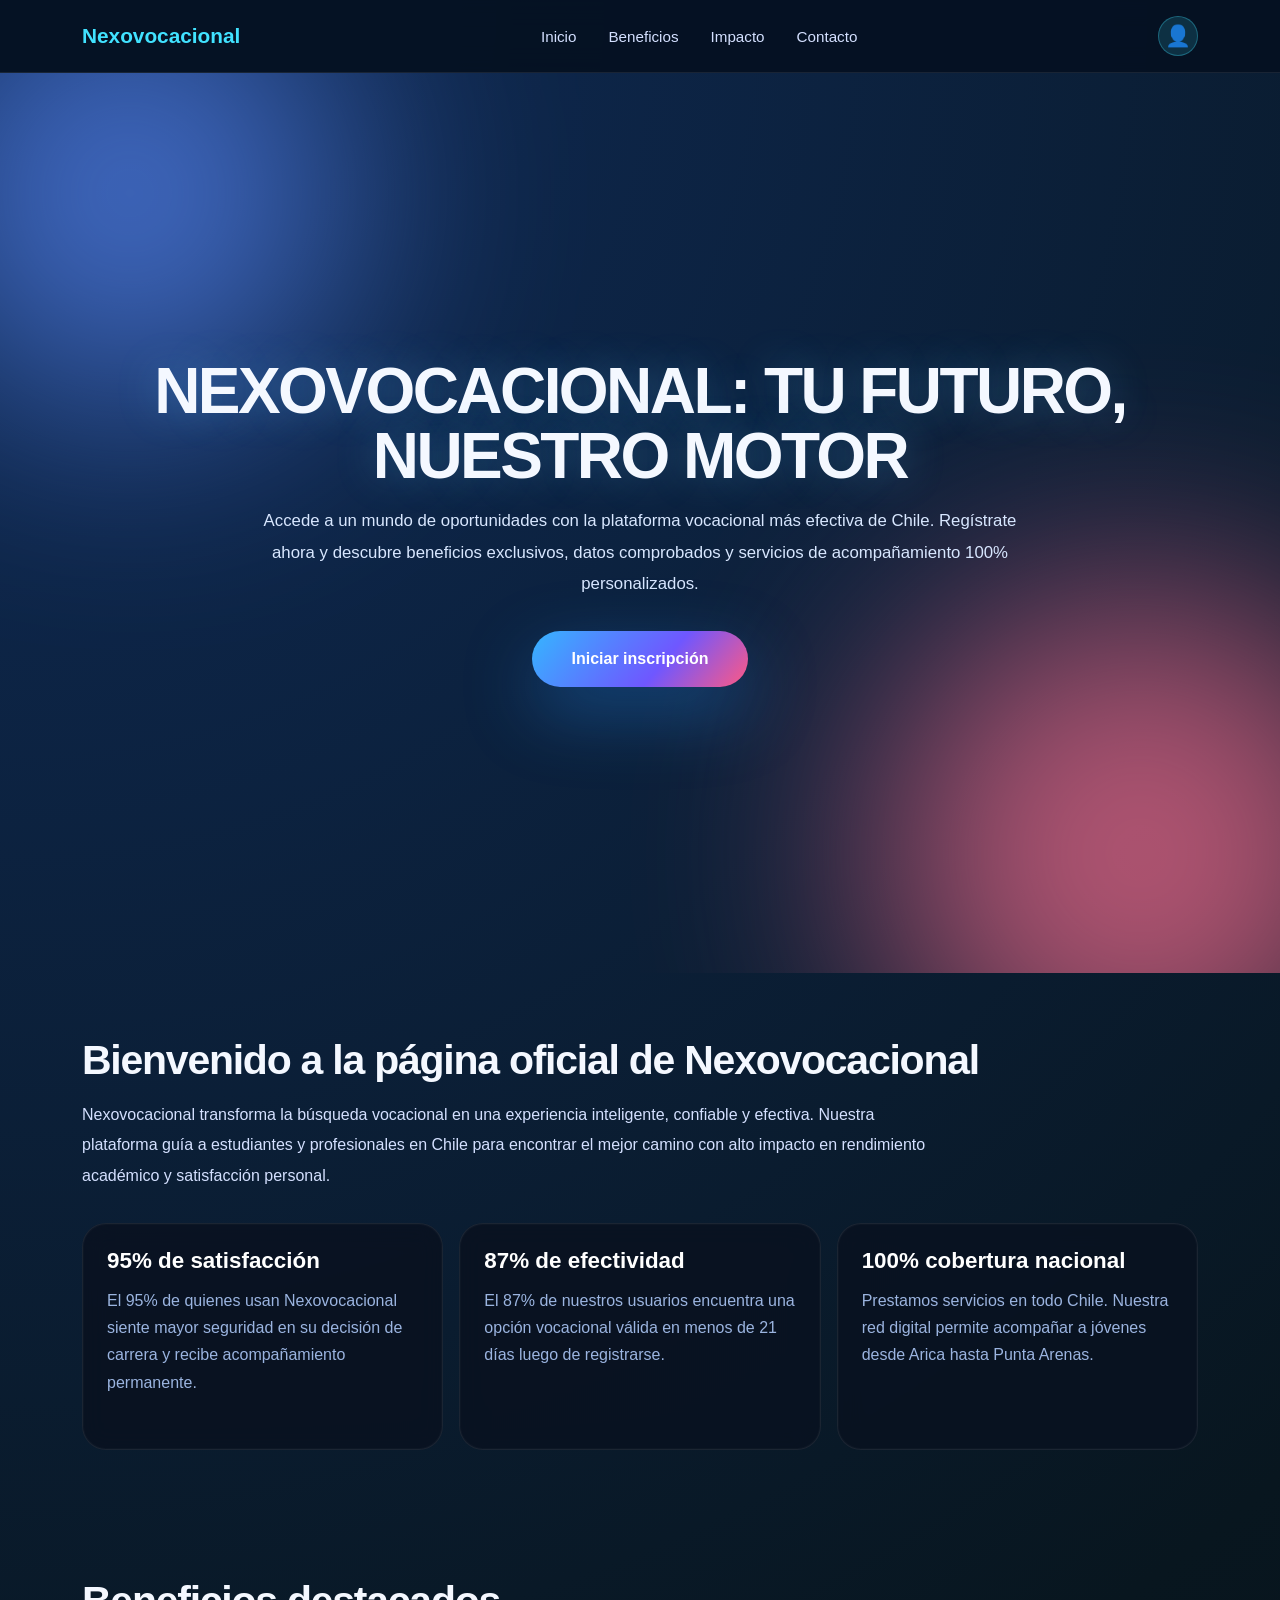
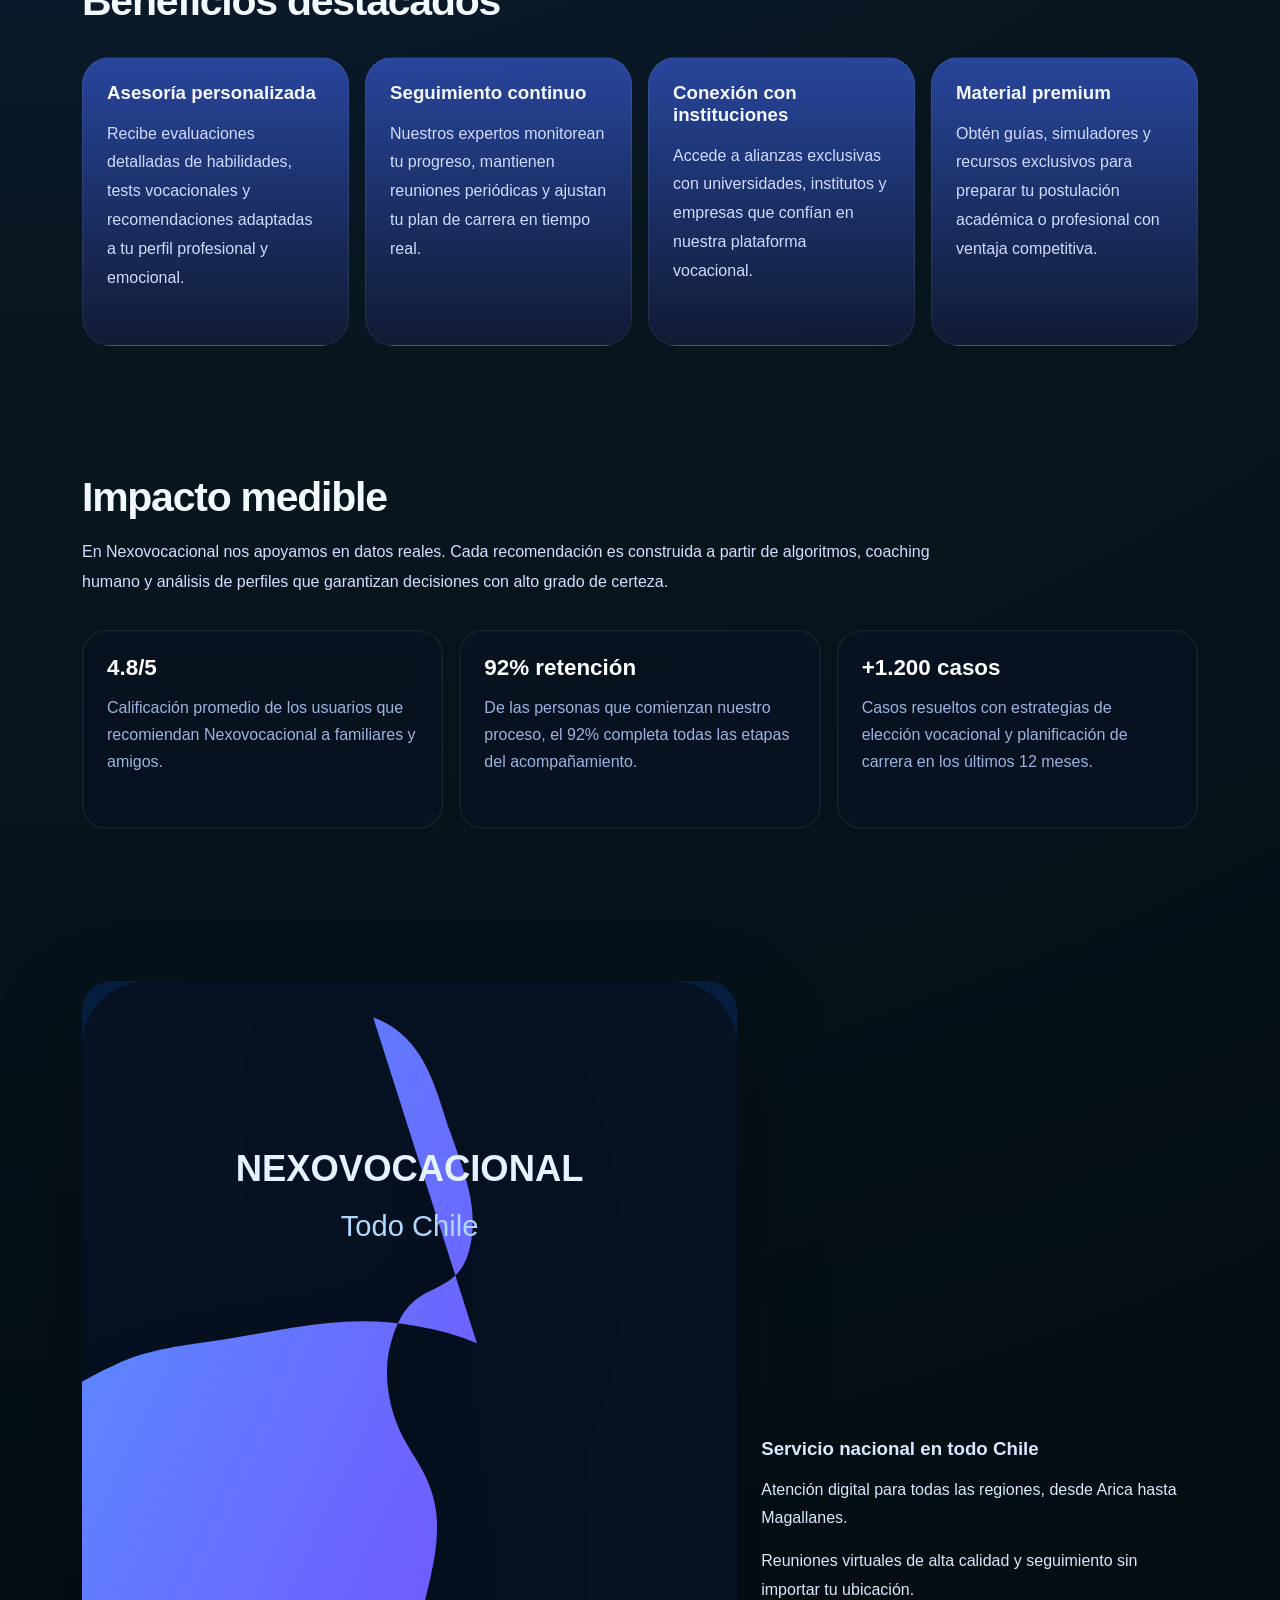
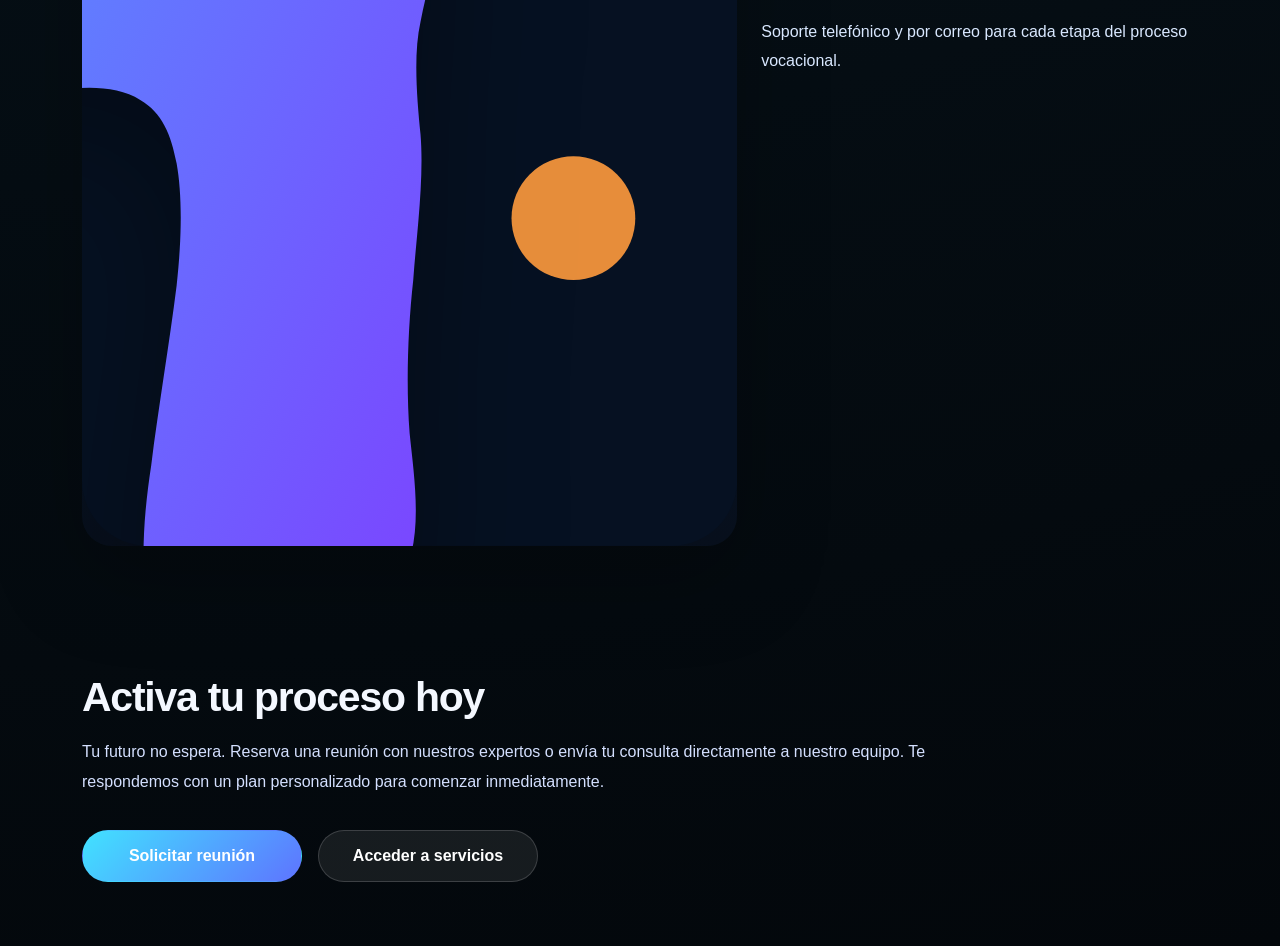
==== index.html @ 3d801a6a "Actualizacion de la pagina" ====
<!DOCTYPE html>
<html lang="es">
<head>
  <meta charset="UTF-8">
  <meta name="viewport" content="width=device-width, initial-scale=1.0">
  <title>Nexovocacional | Inscripción Obligatoria</title>
  <link rel="stylesheet" href="css/style.css">

</head>
<body>
  <header class="navbar">
    <div class="navbar-container">
      <div class="navbar-logo">
        <span>Nexovocacional</span>
      </div>
      <nav class="navbar-menu">
        <a href="#inicio" class="nav-link">Inicio</a>
        <a href="#beneficios" class="nav-link">Beneficios</a>
        <a href="#impacto" class="nav-link">Impacto</a>
        <a href="#contacto" class="nav-link">Contacto</a>
      </nav>
      <div class="navbar-account">
        <button id="accountBtn" class="account-btn" title="Mi cuenta">👤</button>
      </div>
    </div>
  </header>

  <div class="hero" id="inicio">
    <div class="brand">
      <h1>Nexovocacional: tu futuro, nuestro motor</h1>
      <p>Accede a un mundo de oportunidades con la plataforma vocacional más efectiva de Chile. Regístrate ahora y descubre beneficios exclusivos, datos comprobados y servicios de acompañamiento 100% personalizados.</p>
      <button class="register-btn" id="openRegister">Iniciar inscripción</button>
    </div>
  </div>

  <div class="register-modal hide" id="registerModal">
    <div class="register-card">
      <h2>Completa tu perfil</h2>
      <p>Accede a un registro completo para obtener recomendaciones personalizadas de carrera.</p>
      <p class="modal-description">Te guiaremos a través de un cuestionario vocacional para identificar tu mejor camino profesional.</p>
      <a href="registro.html" class="register-link-btn">Ir al registro completo</a>
      <p class="modal-footer">O cierra este modal para continuar explorando nuestros servicios.</p>
    </div>
  </div>

  <main id="officialPage">
    <section class="section">
      <h2>Bienvenido a la página oficial de Nexovocacional</h2>
      <p>Nexovocacional transforma la búsqueda vocacional en una experiencia inteligente, confiable y efectiva. Nuestra plataforma guía a estudiantes y profesionales en Chile para encontrar el mejor camino con alto impacto en rendimiento académico y satisfacción personal.</p>
      <div class="badge-group">
        <div class="badge">
          <h3>95% de satisfacción</h3>
          <p>El 95% de quienes usan Nexovocacional siente mayor seguridad en su decisión de carrera y recibe acompañamiento permanente.</p>
        </div>
        <div class="badge">
          <h3>87% de efectividad</h3>
          <p>El 87% de nuestros usuarios encuentra una opción vocacional válida en menos de 21 días luego de registrarse.</p>
        </div>
        <div class="badge">
          <h3>100% cobertura nacional</h3>
          <p>Prestamos servicios en todo Chile. Nuestra red digital permite acompañar a jóvenes desde Arica hasta Punta Arenas.</p>
        </div>
      </div>
    </section>

    <section class="section" id="beneficios">
      <h2>Beneficios destacados</h2>
      <div class="benefits-grid">
        <article class="benefit-card">
          <h3>Asesoría personalizada</h3>
          <p>Recibe evaluaciones detalladas de habilidades, tests vocacionales y recomendaciones adaptadas a tu perfil profesional y emocional.</p>
        </article>
        <article class="benefit-card">
          <h3>Seguimiento continuo</h3>
          <p>Nuestros expertos monitorean tu progreso, mantienen reuniones periódicas y ajustan tu plan de carrera en tiempo real.</p>
        </article>
        <article class="benefit-card">
          <h3>Conexión con instituciones</h3>
          <p>Accede a alianzas exclusivas con universidades, institutos y empresas que confían en nuestra plataforma vocacional.</p>
        </article>
        <article class="benefit-card">
          <h3>Material premium</h3>
          <p>Obtén guías, simuladores y recursos exclusivos para preparar tu postulación académica o profesional con ventaja competitiva.</p>
        </article>
      </div>
    </section>

    <section class="section" id="impacto">
      <h2>Impacto medible</h2>
      <p>En Nexovocacional nos apoyamos en datos reales. Cada recomendación es construida a partir de algoritmos, coaching humano y análisis de perfiles que garantizan decisiones con alto grado de certeza.</p>
      <div class="badge-group">
        <div class="badge">
          <h3>4.8/5</h3>
          <p>Calificación promedio de los usuarios que recomiendan Nexovocacional a familiares y amigos.</p>
        </div>
        <div class="badge">
          <h3>92% retención</h3>
          <p>De las personas que comienzan nuestro proceso, el 92% completa todas las etapas del acompañamiento.</p>
        </div>
        <div class="badge">
          <h3>+1.200 casos</h3>
          <p>Casos resueltos con estrategias de elección vocacional y planificación de carrera en los últimos 12 meses.</p>
        </div>
      </div>
    </section>

    <section class="section">
      <div class="map-panel">
        <svg viewBox="0 0 360 640" xmlns="http://www.w3.org/2000/svg" role="img" aria-label="Mapa de Chile">
          <defs>
            <linearGradient id="grad" x1="0%" y1="0%" x2="100%" y2="100%">
              <stop offset="0%" stop-color="#4ea6ff" />
              <stop offset="100%" stop-color="#7f3cff" />
            </linearGradient>
          </defs>
          <rect x="0" y="0" width="360" height="640" rx="36" fill="#061122" />
          <path d="M160 20c28 10 34 38 42 62 8 23 15 40 12 60-3 18-10 22-22 28-12 5-18 14-22 28-5 16-2 36 6 52 7 13 15 22 18 38 4 22-4 43-8 64-4 18-2 42 0 62 2 24-2 54-4 80-3 27-4 58-2 84 2 20 6 45 1 66-5 19-19 36-34 51-14 13-28 25-47 28-10 2-21 0-30-3-9-4-18-11-23-19-6-8-9-18-11-27-4-25-2-52 2-78 4-32 10-67 14-99 3-27 3-50 0-67-3-16-8-28-20-35-13-8-33-8-49-4-19 5-39 10-58 10-11 0-20-1-28-7-9-8-11-22-9-34 3-25 15-47 30-68 16-20 36-38 56-54 13-10 28-20 44-27 18-9 40-11 60-14 25-4 52-10 76-10 20 0 44 4 63 12z" fill="url(#grad)" filter="drop-shadow(0 20px 40px rgba(0,0,0,0.35))" />
          <circle cx="270" cy="460" r="34" fill="#ff9b3d" opacity="0.9" />
          <text x="180" y="110" fill="#e5f2ff" font-size="20" font-weight="700" text-anchor="middle">NEXOVOCACIONAL</text>
          <text x="180" y="140" fill="#b0d9ff" font-size="16" text-anchor="middle">Todo Chile</text>
        </svg>
        <div class="map-copy">
          <h3>Servicio nacional en todo Chile</h3>
          <ul>
            <li>Atención digital para todas las regiones, desde Arica hasta Magallanes.</li>
            <li>Reuniones virtuales de alta calidad y seguimiento sin importar tu ubicación.</li>
            <li>Soporte telefónico y por correo para cada etapa del proceso vocacional.</li>
          </ul>
        </div>
      </div>
    </section>

    <section class="section" id="contacto">
      <h2>Activa tu proceso hoy</h2>
      <p>Tu futuro no espera. Reserva una reunión con nuestros expertos o envía tu consulta directamente a nuestro equipo. Te respondemos con un plan personalizado para comenzar inmediatamente.</p>
      <div class="actions">
        <a class="primary" href="solicitarServicio.html">Solicitar reunión</a>
        <a class="secondary" href="registro.html">Acceder a servicios</a>
      </div>
    </section>
  </main>

  <script src="js/script.js"></script>
</body>
</html>
---- css/style.css ----
* {
      box-sizing: border-box;
      margin: 0;
      padding: 0;
      font-family: 'Inter', sans-serif;
    }
html {
      scroll-behavior: smooth;
    }
    body {
      min-height: 100vh;
      background: radial-gradient(circle at top left, #0f2b58 0%, #08161f 45%, #03070b 100%);
      color: #f4f8ff;
      overflow-x: hidden;
    }

    .navbar {
      position: sticky;
      top: 0;
      z-index: 100;
      background: rgba(6, 17, 34, 0.95);
      backdrop-filter: blur(12px);
      border-bottom: 1px solid rgba(255, 255, 255, 0.08);
      padding: 1rem 0;
    }

    .navbar-container {
      max-width: 1180px;
      margin: 0 auto;
      padding: 0 2rem;
      display: flex;
      justify-content: space-between;
      align-items: center;
      gap: 2rem;
    }

    .navbar-logo {
      font-size: 1.3rem;
      font-weight: 700;
      color: #41e2ff;
      white-space: nowrap;
    }

    .navbar-menu {
      display: flex;
      gap: 2rem;
      flex: 1;
      justify-content: center;
    }

    .nav-link {
      color: #d4e0ff;
      text-decoration: none;
      font-weight: 500;
      transition: color 0.3s ease;
      font-size: 0.95rem;
    }

    .nav-link:hover {
      color: #41e2ff;
    }

    .navbar-account {
      display: flex;
      align-items: center;
    }

    .account-btn {
      background: rgba(65, 226, 255, 0.15);
      border: 1px solid rgba(65, 226, 255, 0.3);
      color: #41e2ff;
      width: 40px;
      height: 40px;
      border-radius: 50%;
      font-size: 1.3rem;
      cursor: pointer;
      display: flex;
      align-items: center;
      justify-content: center;
      transition: all 0.3s ease;
    }

    .account-btn:hover {
      background: rgba(65, 226, 255, 0.25);
      border-color: rgba(65, 226, 255, 0.5);
      transform: scale(1.05);
    }

    @media (max-width: 768px) {
      .navbar-container {
        padding: 0 1.2rem;
        gap: 1rem;
      }

      .navbar-menu {
        gap: 1rem;
        font-size: 0.85rem;
      }

      .navbar-logo {
        font-size: 1rem;
      }
    }

    @media (max-width: 640px) {
      .navbar-menu {
        gap: 0.8rem;
        font-size: 0.75rem;
      }
    }

    .hero {
      position: relative;
      min-height: 100vh;
      display: flex;
      align-items: center;
      justify-content: center;
      padding: 3rem 2rem;
      text-align: center;
      overflow: hidden;
    }

    .hero::before,
    .hero::after {
      content: '';
      position: absolute;
      border-radius: 50%;
      filter: blur(120px);
      opacity: 0.7;
    }

    .hero::before {
      width: 420px;
      height: 420px;
      background: #5d8dff;
      top: -90px;
      left: -80px;
    }

    .hero::after {
      width: 520px;
      height: 520px;
      background: #ff6f91;
      bottom: -140px;
      right: -120px;
    }

    .hero .brand {
      position: relative;
      z-index: 1;
      max-width: 980px;
    }

    .hero h1 {
      font-size: clamp(3rem, 5vw, 5.2rem);
      letter-spacing: -0.04em;
      line-height: 1.02;
      margin-bottom: 1rem;
      text-transform: uppercase;
      text-shadow: 0 0 40px rgba(94, 194, 255, 0.3);
    }

    .hero h1 span {
      color: #79e6ff;
    }

    .hero p {
      margin: 0 auto 2rem;
      max-width: 760px;
      font-size: 1.05rem;
      line-height: 1.85;
      color: #d8e7ff;
    }

    .hero .register-btn {
      position: relative;
      padding: 1.2rem 2.5rem;
      border: none;
      border-radius: 999px;
      background: linear-gradient(130deg, #35b5ff, #6f57ff 60%, #ff5983);
      color: #fff;
      font-size: 1rem;
      font-weight: 700;
      cursor: pointer;
      box-shadow: 0 25px 70px rgba(41, 148, 255, 0.35);
      transition: transform 0.25s ease, box-shadow 0.25s ease;
      overflow: hidden;
    }

    .hero .register-btn:hover {
      transform: translateY(-4px);
      box-shadow: 0 35px 90px rgba(41, 148, 255, 0.45);
    }

    .hero .register-btn::after {
      content: '';
      position: absolute;
      inset: 0;
      background: radial-gradient(circle, rgba(255,255,255,0.25) 0%, transparent 60%);
      opacity: 0;
      transition: opacity 0.25s ease;
    }

    .hero .register-btn:hover::after {
      opacity: 1;
    }

    .register-modal {
      position: fixed;
      inset: 0;
      background: rgba(2, 11, 24, 0.92);
      display: flex;
      align-items: center;
      justify-content: center;
      backdrop-filter: blur(12px);
      z-index: 50;
      opacity: 1;
      visibility: visible;
      transition: opacity 0.35s ease, visibility 0.35s ease;
    }

    .register-modal.hide {
      opacity: 0;
      visibility: hidden;
      pointer-events: none;
    }

    .register-card {
      width: min(100%, 520px);
      background: rgba(12, 23, 45, 0.98);
      border: 1px solid rgba(255, 255, 255, 0.07);
      border-radius: 32px;
      padding: 2.5rem;
      box-shadow: 0 35px 90px rgba(0, 0, 0, 0.35);
      position: relative;
      overflow: hidden;
    }

    .register-card::before {
      content: '';
      position: absolute;
      inset: 0;
      background: linear-gradient(145deg, rgba(255,255,255,0.06), transparent 40%, rgba(255,255,255,0.03));
      pointer-events: none;
    }

    .register-card h2 {
      font-size: 2rem;
      margin-bottom: 0.5rem;
    }

    .register-card p {
      color: #94b0dc;
      margin-bottom: 1.8rem;
    }

    .register-card form {
      display: grid;
      gap: 1rem;
    }

    .register-card label {
      display: grid;
      gap: 0.55rem;
      font-size: 0.95rem;
      color: #abb5cf;
    }

    .register-card input {
      width: 100%;
      padding: 1rem 1.1rem;
      border-radius: 18px;
      border: 1px solid rgba(255, 255, 255, 0.08);
      background: rgba(255, 255, 255, 0.05);
      color: #f6f8ff;
      outline: none;
      transition: border-color 0.2s ease, transform 0.2s ease;
    }

    .register-card input:focus {
      border-color: #5d8dff;
      transform: translateY(-1px);
    }

    .register-card .submit-btn {
      width: 100%;
      padding: 1rem;
      border: none;
      border-radius: 18px;
      background: linear-gradient(120deg, #6f57ff, #35b5ff, #ff5983);
      color: #fff;
      font-weight: 700;
      cursor: pointer;
      transition: transform 0.25s ease, box-shadow 0.25s ease;
    }

    .register-card .submit-btn:hover {
      transform: translateY(-2px);
      box-shadow: 0 18px 50px rgba(92, 107, 255, 0.28);
    }

    .register-card small {
      display: block;
      margin-top: 1rem;
      color: #7d90c4;
    }

    .modal-description {
      color: #94b0dc;
      margin-bottom: 1.8rem;
      font-size: 0.95rem;
      line-height: 1.6;
    }

    .register-link-btn {
      display: inline-block;
      width: 100%;
      padding: 1rem;
      border: none;
      border-radius: 18px;
      background: linear-gradient(120deg, #6f57ff, #35b5ff, #ff5983);
      color: #fff;
      font-weight: 700;
      font-size: 1rem;
      text-decoration: none;
      text-align: center;
      cursor: pointer;
      transition: transform 0.25s ease, box-shadow 0.25s ease;
      margin-top: 0.5rem;
    }

    .register-link-btn:hover {
      transform: translateY(-2px);
      box-shadow: 0 18px 50px rgba(92, 107, 255, 0.28);
    }

    .modal-footer {
      text-align: center;
      color: #7d90c4;
      font-size: 0.85rem;
      margin-top: 1.5rem;
    }

    #officialPage {
      opacity: 0;
      visibility: hidden;
      transform: translateY(50px);
      transition: all 0.65s ease;
    }

    #officialPage.active {
      opacity: 1;
      visibility: visible;
      transform: translateY(0);
    }

    .section {
      max-width: 1180px;
      margin: 0 auto;
      padding: 4rem 2rem;
    }

    .section h2 {
      font-size: clamp(2rem, 3.2vw, 3.6rem);
      margin-bottom: 1rem;
      letter-spacing: -0.03em;
    }

    .section p {
      color: #d4e0ff;
      line-height: 1.9;
      max-width: 860px;
      margin-bottom: 1.8rem;
      font-size: 1rem;
    }

    .badge-group {
      display: grid;
      gap: 1rem;
      grid-template-columns: repeat(auto-fit, minmax(220px, 1fr));
      margin-top: 2rem;
    }

    .badge {
      padding: 1.5rem;
      border-radius: 24px;
      background: rgba(9, 18, 33, 0.9);
      border: 1px solid rgba(255, 255, 255, 0.08);
      box-shadow: inset 0 0 0 1px rgba(255,255,255,0.02);
      backdrop-filter: blur(12px);
    }

    .badge h3 {
      font-size: 1.4rem;
      margin-bottom: 0.8rem;
      color: #fff;
    }

    .badge p {
      color: #9bb4e0;
      line-height: 1.7;
    }

    .benefits-grid {
      display: grid;
      gap: 1rem;
      grid-template-columns: repeat(auto-fit, minmax(240px, 1fr));
      margin-top: 2rem;
    }

    .benefit-card {
      padding: 1.5rem;
      border-radius: 28px;
      background: linear-gradient(180deg, rgba(43, 74, 167, 0.92), rgba(17, 27, 52, 0.96));
      border: 1px solid rgba(255,255,255,0.08);
      transition: transform 0.3s ease, box-shadow 0.3s ease;
    }

    .benefit-card:hover {
      transform: translateY(-6px);
      box-shadow: 0 24px 70px rgba(0, 0, 0, 0.25);
    }

    .benefit-card h3 {
      margin-bottom: 1rem;
      color: #f5f8ff;
    }

    .benefit-card p {
      color: #d0dbff;
      line-height: 1.8;
    }

    .map-panel {
      margin-top: 1.5rem;
      display: flex;
      gap: 1.5rem;
      align-items: center;
    }

    .map-panel svg {
      width: 100%;
      height: auto;
      border-radius: 30px;
      box-shadow: 0 30px 90px rgba(0, 0, 0, 0.25);
      background: linear-gradient(180deg, rgba(5,32,70,0.88), rgba(7,15,28,0.98));
      flex: 1.2;
    }

    .map-panel .map-copy {
      color: #d9e8ff;
      flex: 0.8;
    }

    .map-panel .map-copy h3 {
      margin-bottom: 1rem;
    }

    .map-panel .map-copy ul {
      list-style: none;
      padding-left: 0;
    }

    .map-panel .map-copy li {
      margin-bottom: 0.85rem;
      line-height: 1.8;
    }

    .actions {
      display: flex;
      flex-wrap: wrap;
      gap: 1rem;
      margin-top: 2rem;
    }

    .actions a {
      display: inline-flex;
      align-items: center;
      justify-content: center;
      min-width: 220px;
      padding: 1rem 1.5rem;
      border-radius: 999px;
      border: 1px solid transparent;
      text-decoration: none;
      color: #fff;
      font-weight: 700;
      transition: transform 0.25s ease, border-color 0.25s ease, background 0.25s ease;
    }

    .actions a.primary {
      background: linear-gradient(135deg, #41e2ff, #5e74ff);
    }

    .actions a.secondary {
      background: rgba(255, 255, 255, 0.08);
      border-color: rgba(255,255,255,0.16);
    }

    .actions a:hover {
      transform: translateY(-3px);
    }

    @media (max-width: 900px) {
      .map-panel {
        grid-template-columns: 1fr;
      }
    }

    @media (max-width: 640px) {
      .hero {
        padding: 2rem 1.2rem;
      }
      .section {
        padding: 2.5rem 1.2rem;
      }
    }
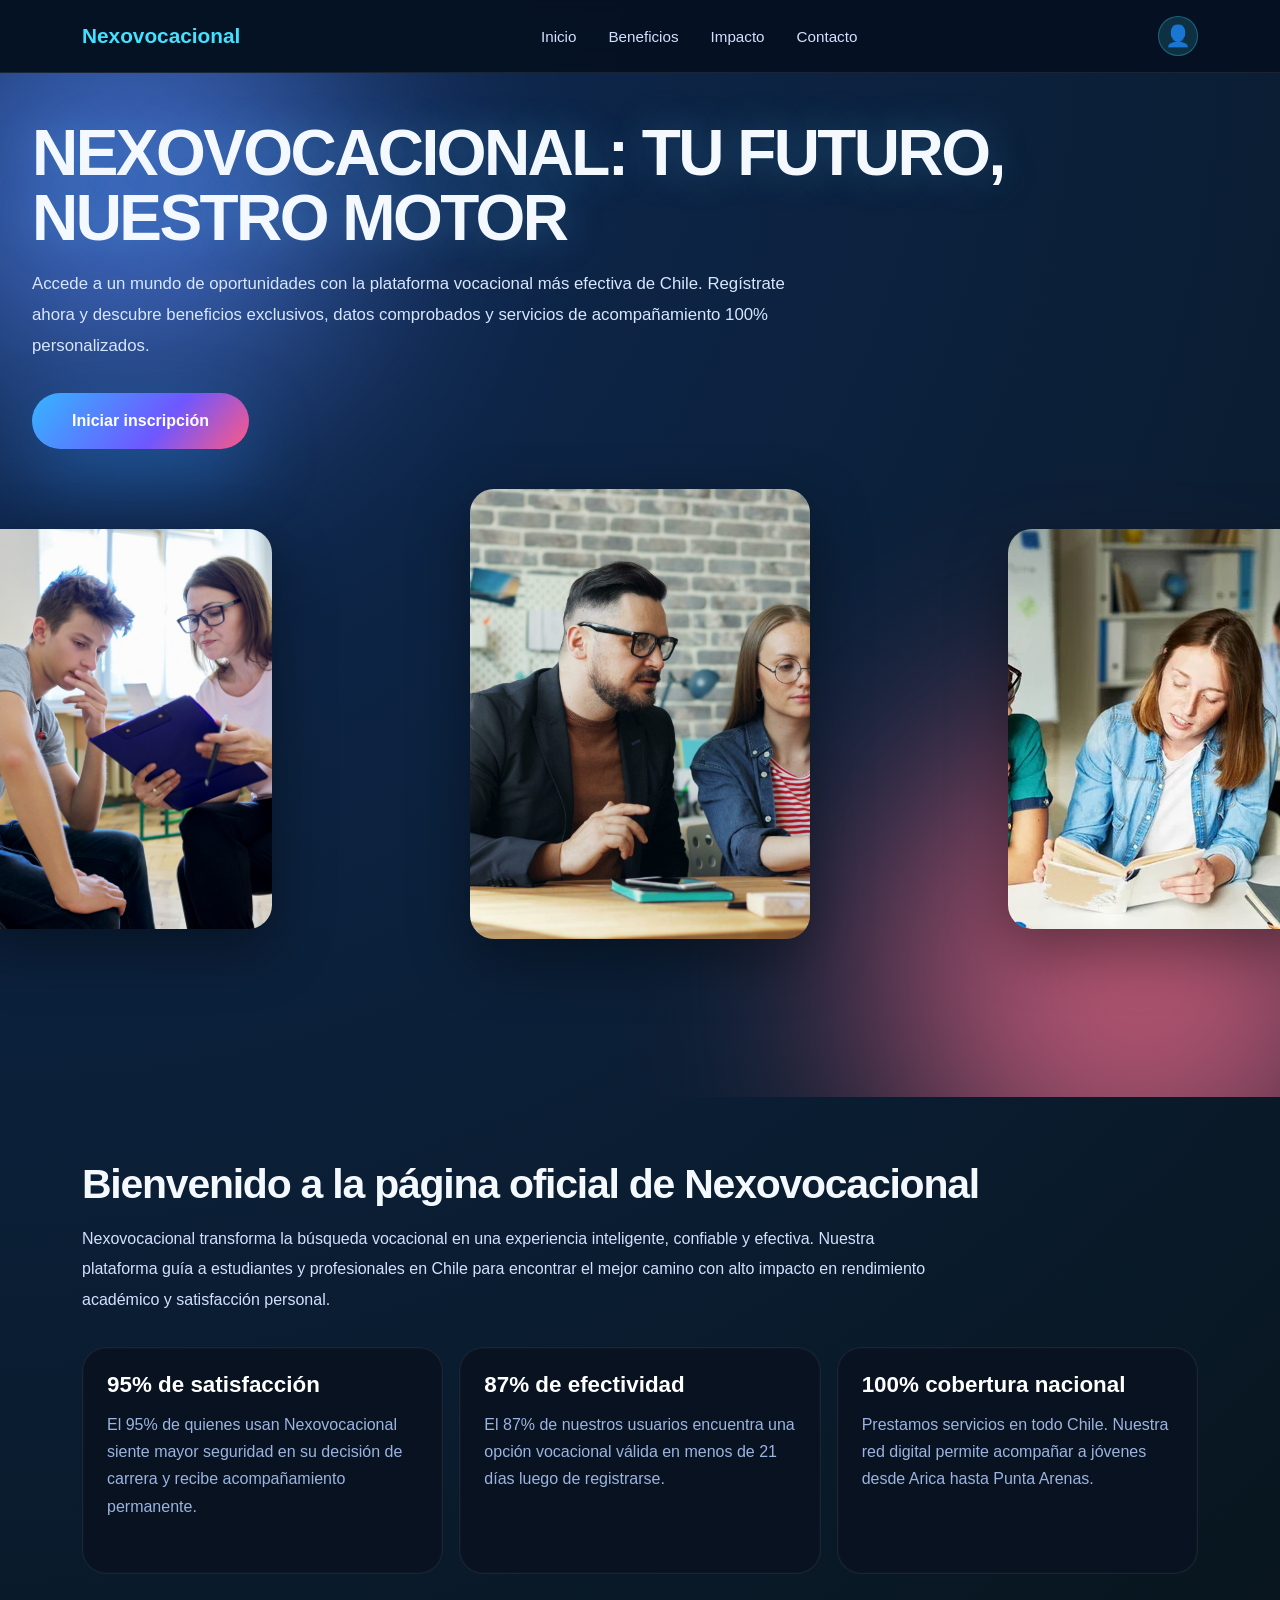
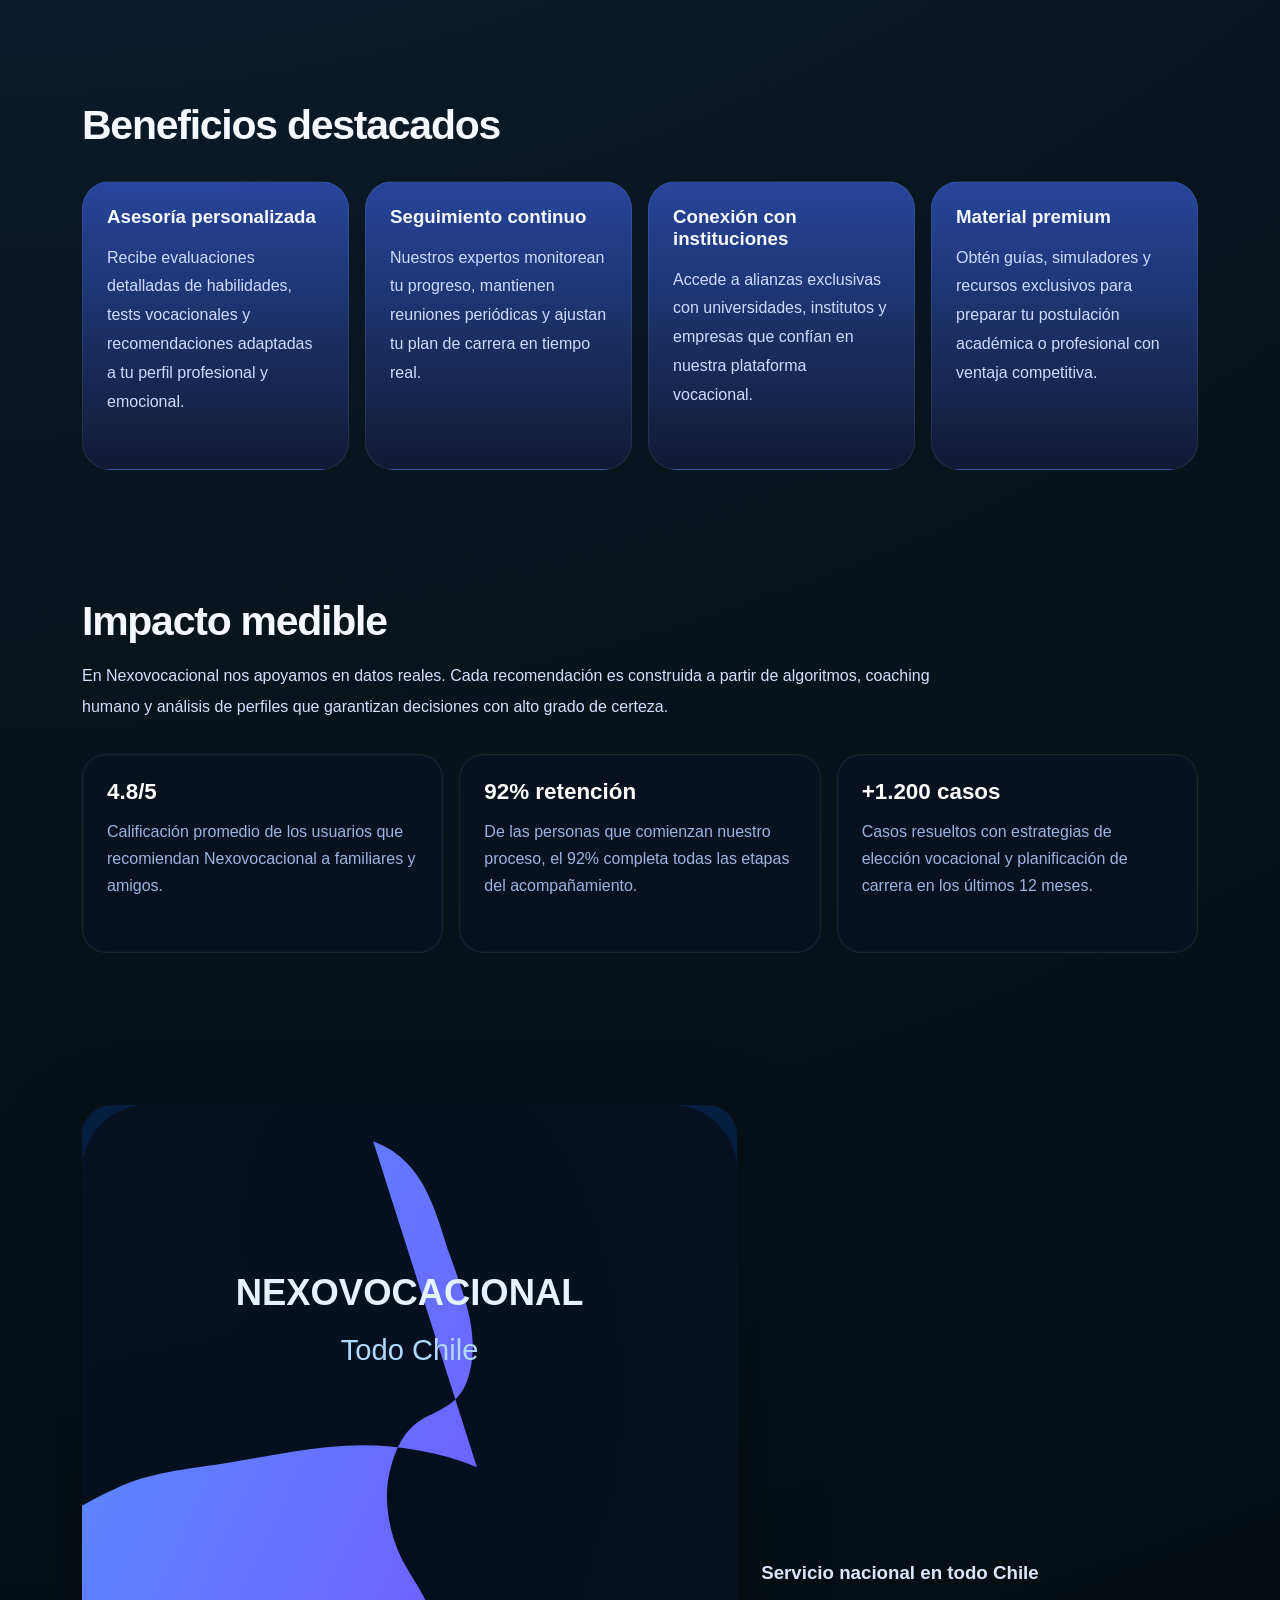
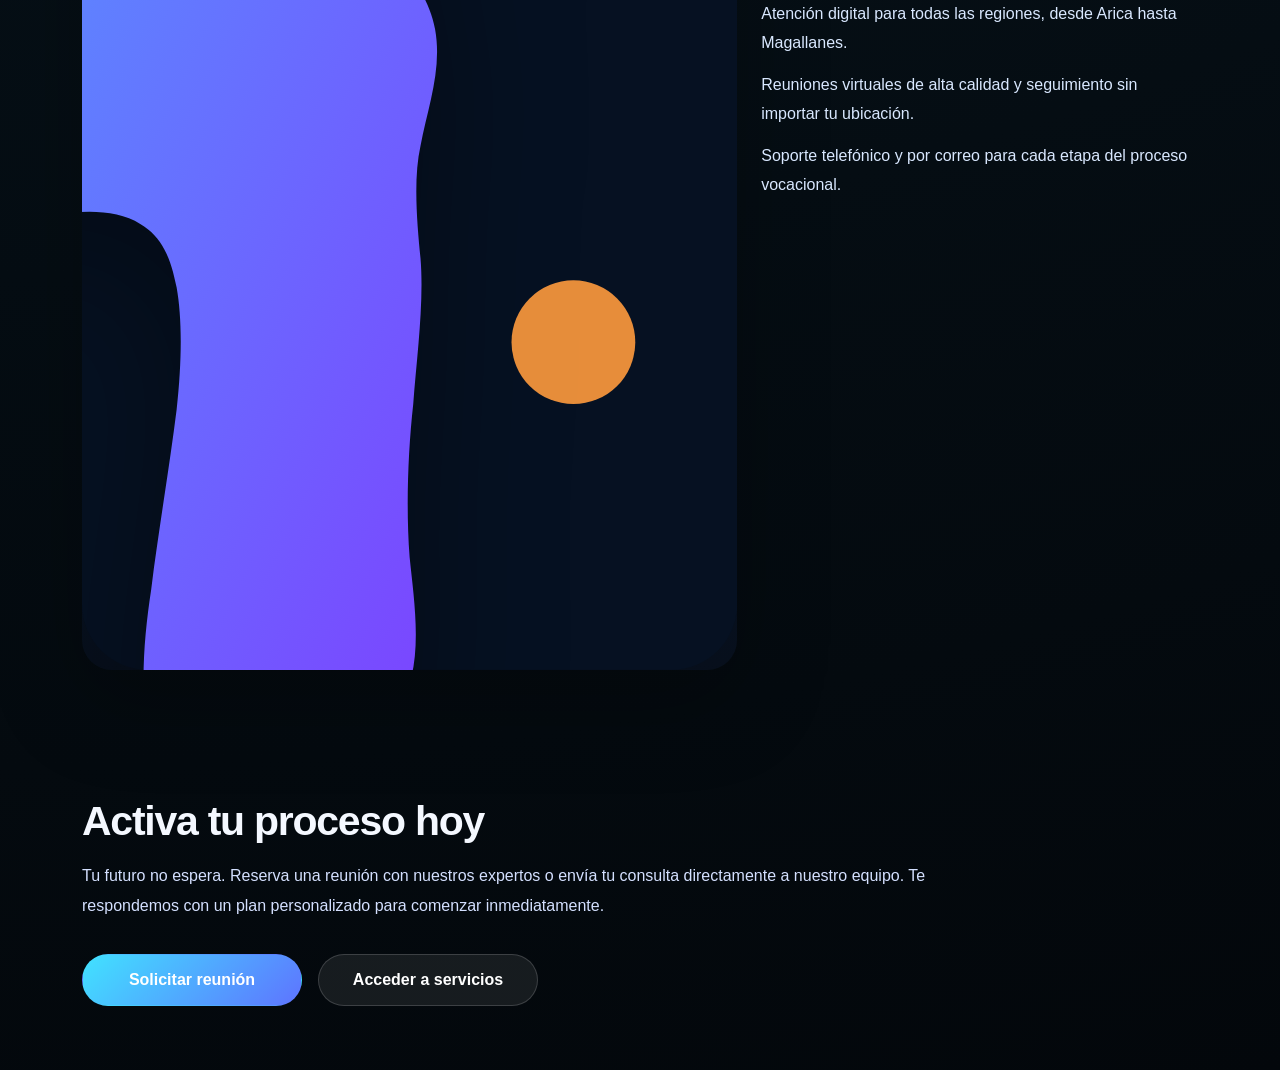
==== commit f3f71b05: "agregando imagenes" ====
--- a/index.html
+++ b/index.html
@@ -3,7 +3,7 @@
 <head>
   <meta charset="UTF-8">
   <meta name="viewport" content="width=device-width, initial-scale=1.0">
-  <title>Nexovocacional | Inscripción Obligatoria</title>
+  <title>Nexovocacional</title>
   <link rel="stylesheet" href="css/style.css">
 
 </head>
@@ -26,10 +26,23 @@
   </header>
 
   <div class="hero" id="inicio">
-    <div class="brand">
-      <h1>Nexovocacional: tu futuro, nuestro motor</h1>
-      <p>Accede a un mundo de oportunidades con la plataforma vocacional más efectiva de Chile. Regístrate ahora y descubre beneficios exclusivos, datos comprobados y servicios de acompañamiento 100% personalizados.</p>
-      <button class="register-btn" id="openRegister">Iniciar inscripción</button>
+    <div class="hero-content">
+      <div class="brand">
+        <h1>Nexovocacional: tu futuro, nuestro motor</h1>
+        <p>Accede a un mundo de oportunidades con la plataforma vocacional más efectiva de Chile. Regístrate ahora y descubre beneficios exclusivos, datos comprobados y servicios de acompañamiento 100% personalizados.</p>
+        <button class="register-btn" id="openRegister">Iniciar inscripción</button>
+      </div>
+      <div class="hero-gallery">
+        <div class="gallery-item item-1">
+          <img src="img/iStock-1297407288.jpg" alt="Estudiantes en orientación vocacional">
+        </div>
+        <div class="gallery-item item-2">
+          <img src="img/orientacion-scaled.jpg" alt="Sesión de orientación vocacional">
+        </div>
+        <div class="gallery-item item-3">
+          <img src="img/stock-photo-portrait-two-teenage-girls-reading-book-desk-together-lesson-modern.jpg" alt="Estudiantes estudiando juntas">
+        </div>
+      </div>
     </div>
   </div>
 
--- a/css/style.css
+++ b/css/style.css
@@ -39,6 +39,22 @@
       font-weight: 700;
       color: #41e2ff;
       white-space: nowrap;
+      cursor: pointer;
+      transition: all 0.3s ease;
+    }
+
+    .navbar-logo a {
+      color: #41e2ff;
+      text-decoration: none;
+      transition: all 0.3s ease;
+      display: inline-block;
+    }
+
+    .navbar-logo:hover,
+    .navbar-logo a:hover {
+      color: #79e6ff;
+      text-shadow: 0 0 20px rgba(65, 226, 255, 0.5);
+      transform: scale(1.05);
     }
 
     .navbar-menu {
@@ -149,6 +165,102 @@
       position: relative;
       z-index: 1;
       max-width: 980px;
+      flex: 1;
+      text-align: left;
+    }
+
+    .hero-content {
+      display: block;
+      align-items: center;
+      gap: 3rem;
+      max-width: 1280px;
+      width: 100%;
+      position: relative;
+      z-index: 1;
+    }
+
+    .hero-gallery {
+      flex: 1;
+      position: relative;
+      width: 100%;
+      height: 600px;
+      display: flex;
+      align-items: center;
+      justify-content: center;
+    }
+
+    .gallery-item {
+      position: absolute;
+      border-radius: 24px;
+      overflow: hidden;
+      box-shadow: 0 20px 60px rgba(0, 0, 0, 0.4);
+      transition: all 0.3s ease;
+    }
+
+    .gallery-item img {
+      width: 100%;
+      height: 100%;
+      object-fit: cover;
+      transition: transform 0.3s ease;
+    }
+
+    .gallery-item:hover img {
+      transform: scale(1.05);
+    }
+
+    .item-1 {
+      width: 300px;
+      height: 400px;
+      left: -60px;
+      top: 80px;
+      z-index: 3;
+      animation: float1 3s ease-in-out infinite;
+    }
+
+    .item-2 {
+      width: 340px;
+      height: 450px;
+      left: 50%;
+      top: 40px;
+      transform: translateX(-50%);
+      z-index: 4;
+      animation: float2 3.5s ease-in-out infinite;
+    }
+
+    .item-3 {
+      width: 300px;
+      height: 400px;
+      right: -60px;
+      top: 80px;
+      z-index: 3;
+      animation: float3 3s ease-in-out infinite;
+    }
+
+    @keyframes float1 {
+      0%, 100% {
+        transform: translateY(0px);
+      }
+      50% {
+        transform: translateY(-20px);
+      }
+    }
+
+    @keyframes float2 {
+      0%, 100% {
+        transform: translateX(-50%) translateY(0px);
+      }
+      50% {
+        transform: translateX(-50%) translateY(-30px);
+      }
+    }
+
+    @keyframes float3 {
+      0%, 100% {
+        transform: translateY(0px);
+      }
+      50% {
+        transform: translateY(-20px);
+      }
     }
 
     .hero h1 {
@@ -158,6 +270,7 @@
       margin-bottom: 1rem;
       text-transform: uppercase;
       text-shadow: 0 0 40px rgba(94, 194, 255, 0.3);
+      text-align: left;
     }
 
     .hero h1 span {
@@ -165,11 +278,12 @@
     }
 
     .hero p {
-      margin: 0 auto 2rem;
+      margin: 0 0 2rem;
       max-width: 760px;
       font-size: 1.05rem;
       line-height: 1.85;
       color: #d8e7ff;
+      text-align: left;
     }
 
     .hero .register-btn {
@@ -501,8 +615,81 @@
     }
 
     @media (max-width: 900px) {
+      .hero-content {
+        flex-direction: column;
+        text-align: center;
+        gap: 2rem;
+      }
+
+      .brand {
+        text-align: center;
+      }
+
+      .hero h1,
+      .hero p {
+        text-align: center;
+      }
+
+      .hero-gallery {
+        height: 450px;
+      }
+
+      .item-1 {
+        width: 220px;
+        height: 300px;
+        left: -40px;
+        top: 60px;
+      }
+
+      .item-2 {
+        width: 260px;
+        height: 350px;
+        left: 50%;
+        top: 30px;
+        transform: translateX(-50%);
+      }
+
+      .item-3 {
+        width: 220px;
+        height: 300px;
+        right: -40px;
+        top: 60px;
+      }
+
       .map-panel {
         grid-template-columns: 1fr;
+      }
+    }
+
+    @media (max-width: 640px) {
+      .hero-content {
+        flex-direction: column;
+      }
+
+      .hero-gallery {
+        height: 350px;
+      }
+
+      .item-1 {
+        width: 160px;
+        height: 220px;
+        left: -30px;
+        top: 40px;
+      }
+
+      .item-2 {
+        width: 200px;
+        height: 270px;
+        left: 50%;
+        top: 15px;
+        transform: translateX(-50%);
+      }
+
+      .item-3 {
+        width: 160px;
+        height: 220px;
+        right: -30px;
+        top: 40px;
       }
     }
 
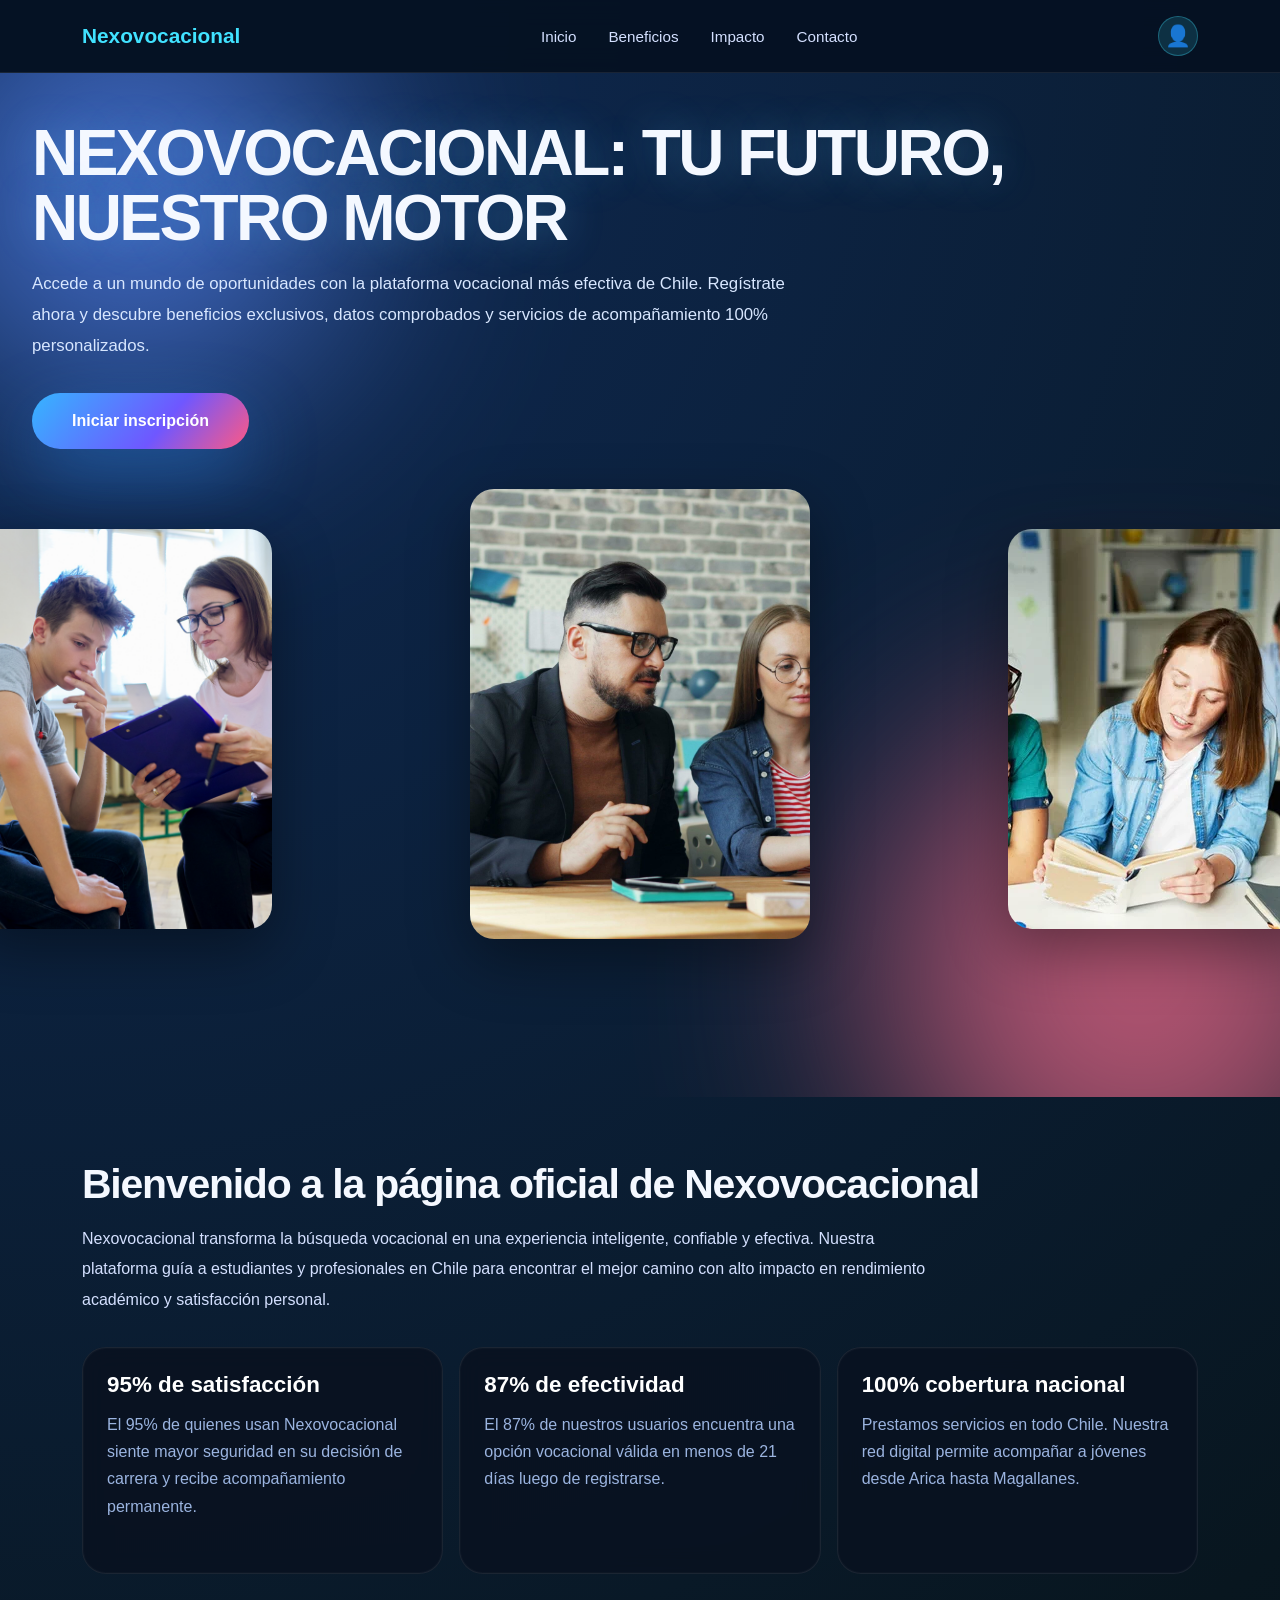
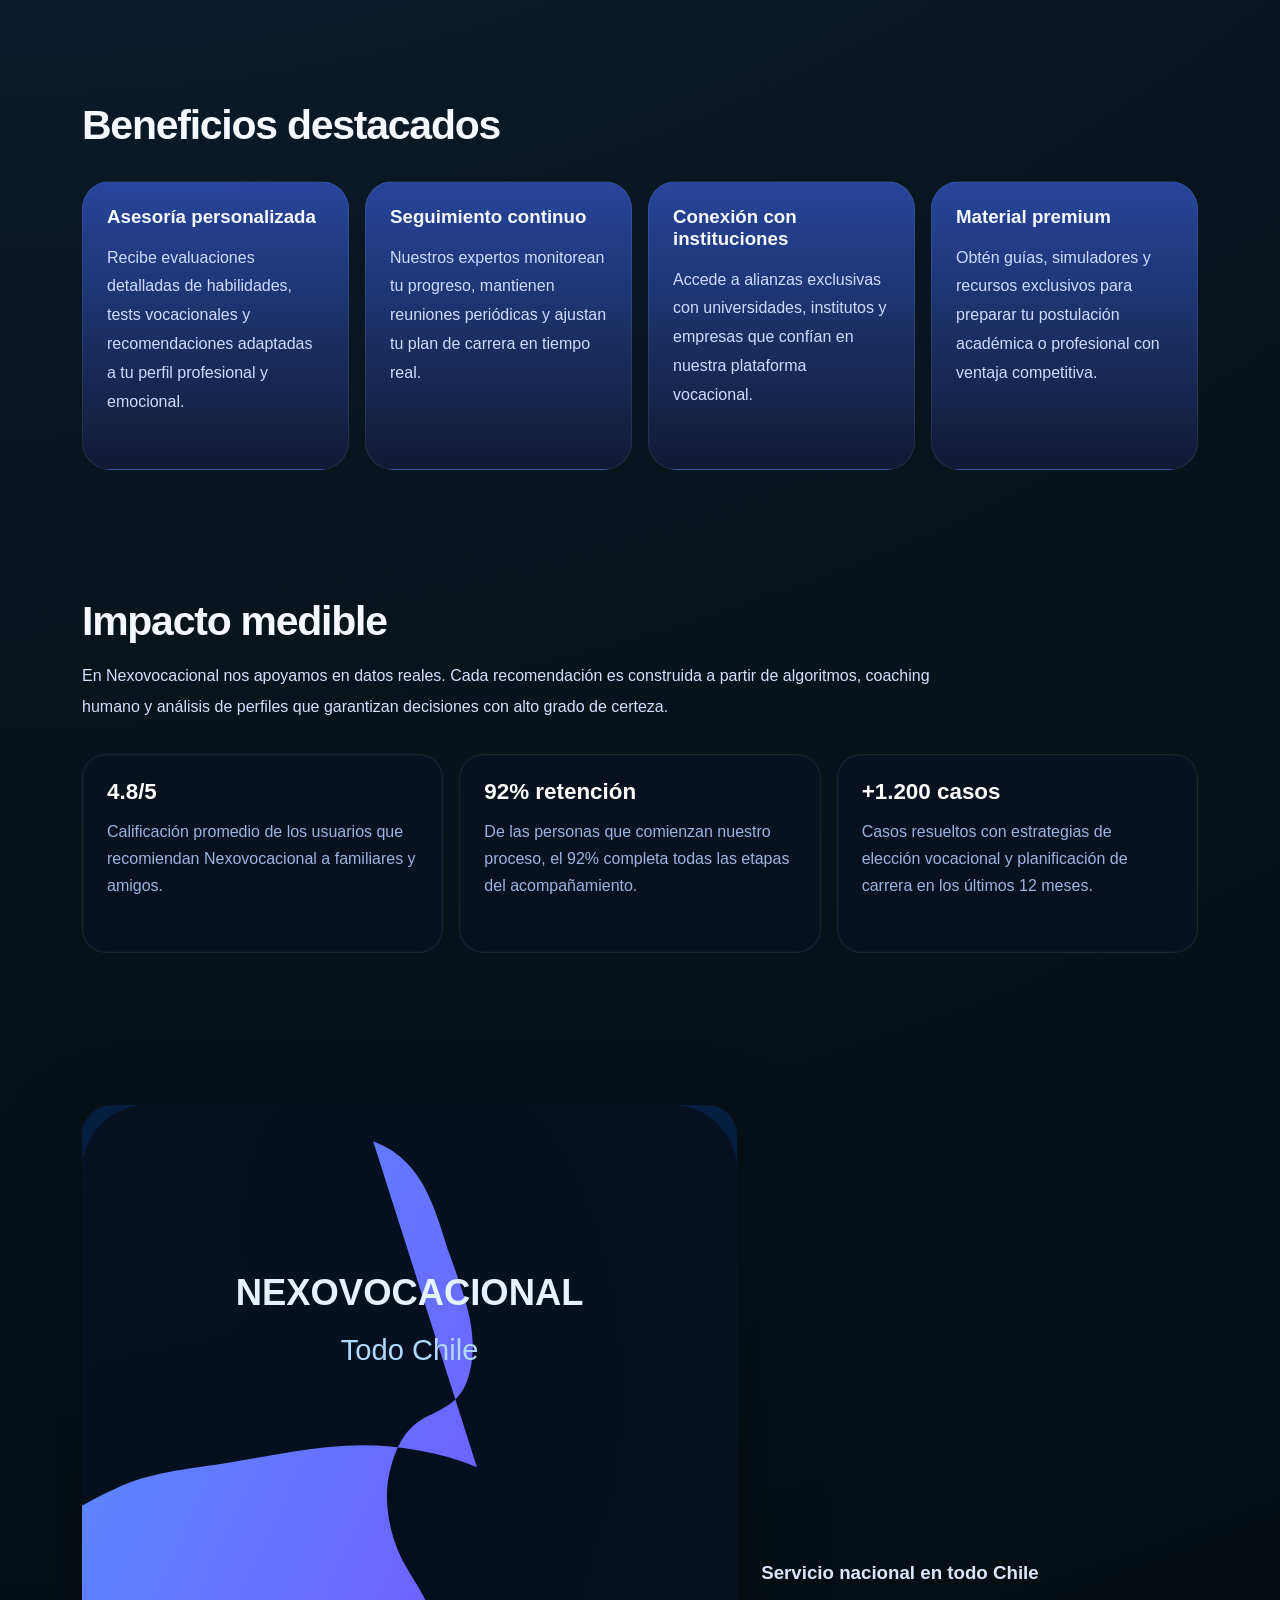
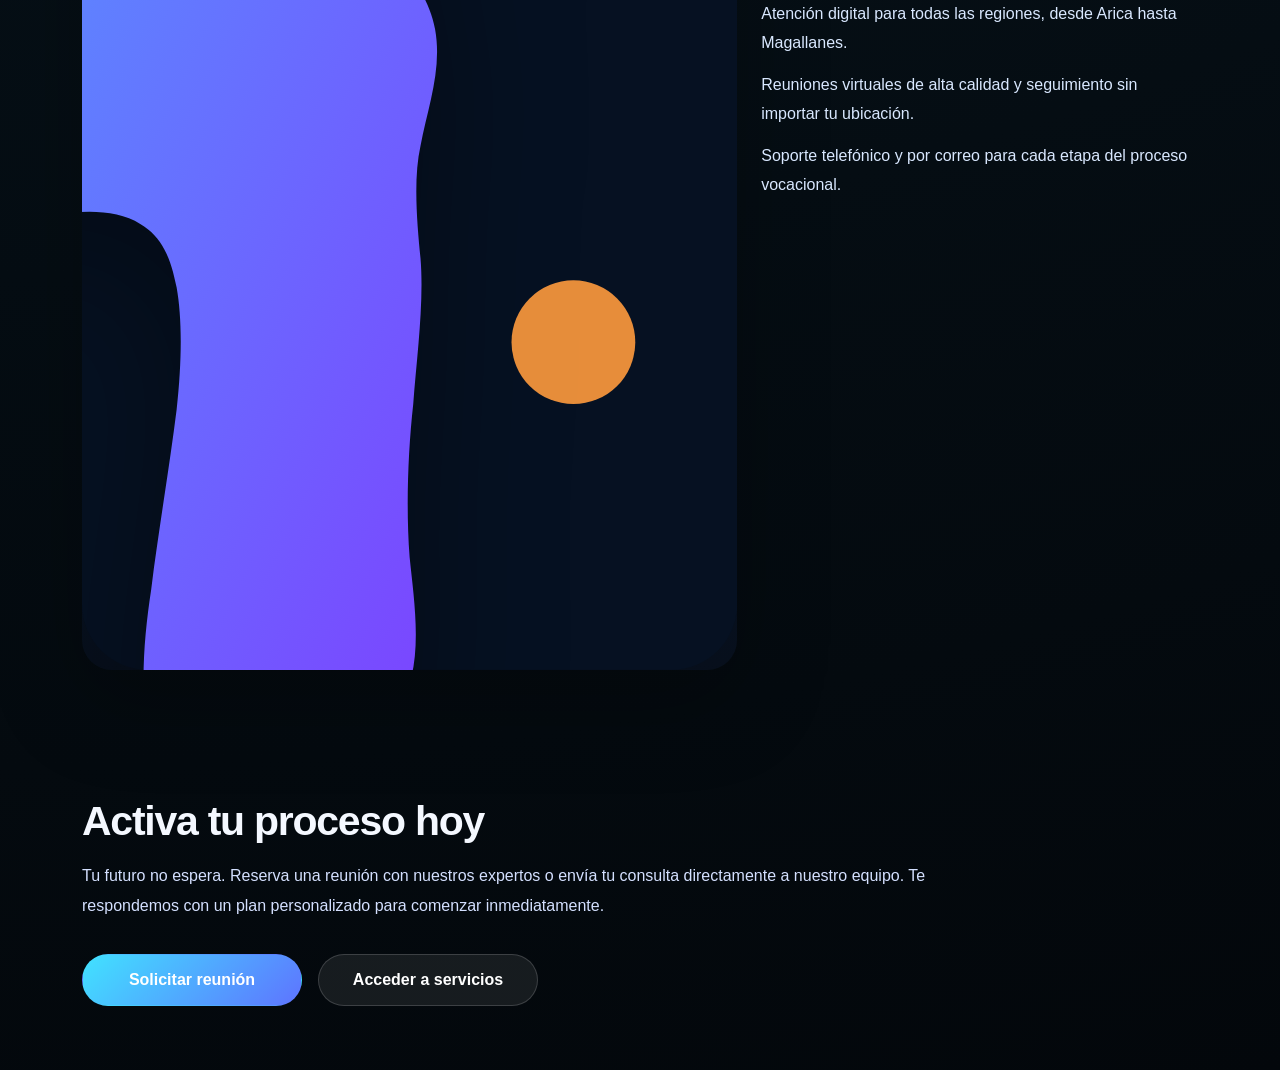
==== commit c091f5f5: "." ====
--- a/index.html
+++ b/index.html
@@ -71,7 +71,7 @@
         </div>
         <div class="badge">
           <h3>100% cobertura nacional</h3>
-          <p>Prestamos servicios en todo Chile. Nuestra red digital permite acompañar a jóvenes desde Arica hasta Punta Arenas.</p>
+          <p>Prestamos servicios en todo Chile. Nuestra red digital permite acompañar a jóvenes desde Arica hasta Magallanes.</p>
         </div>
       </div>
     </section>
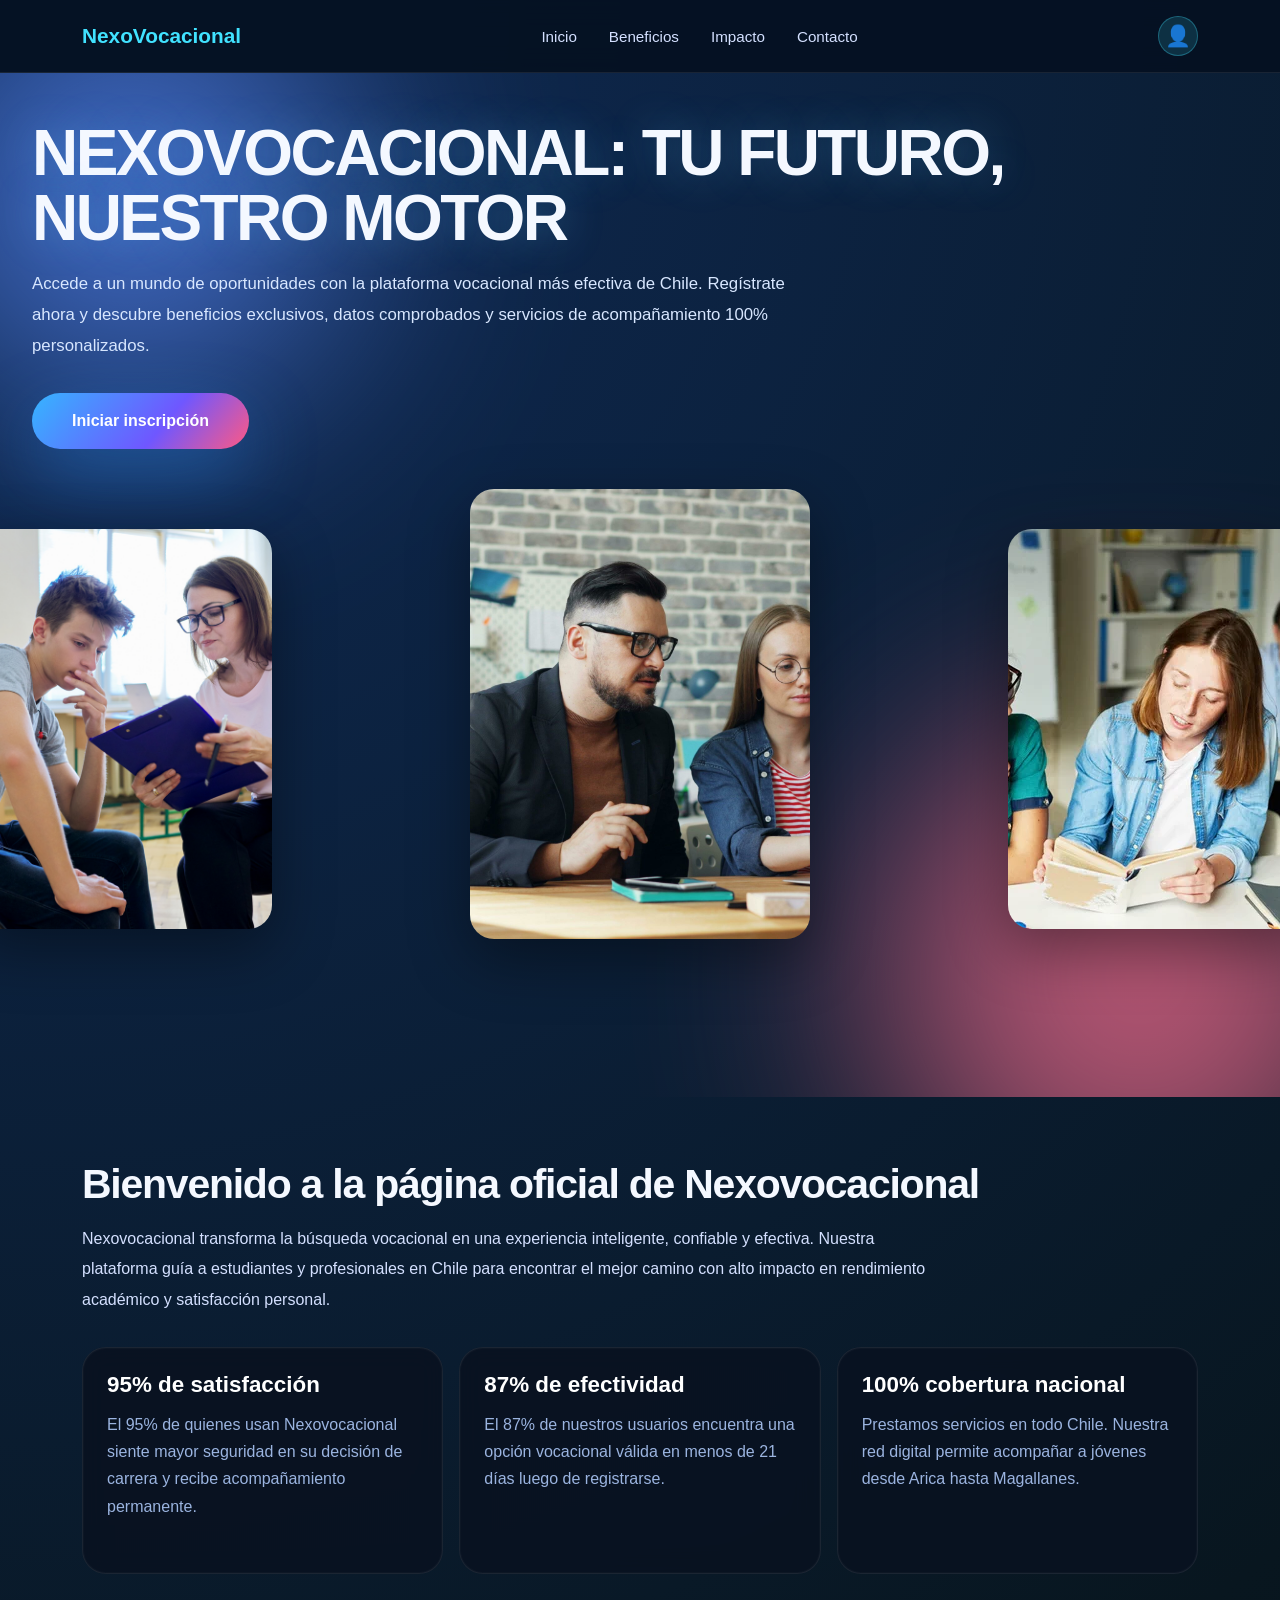
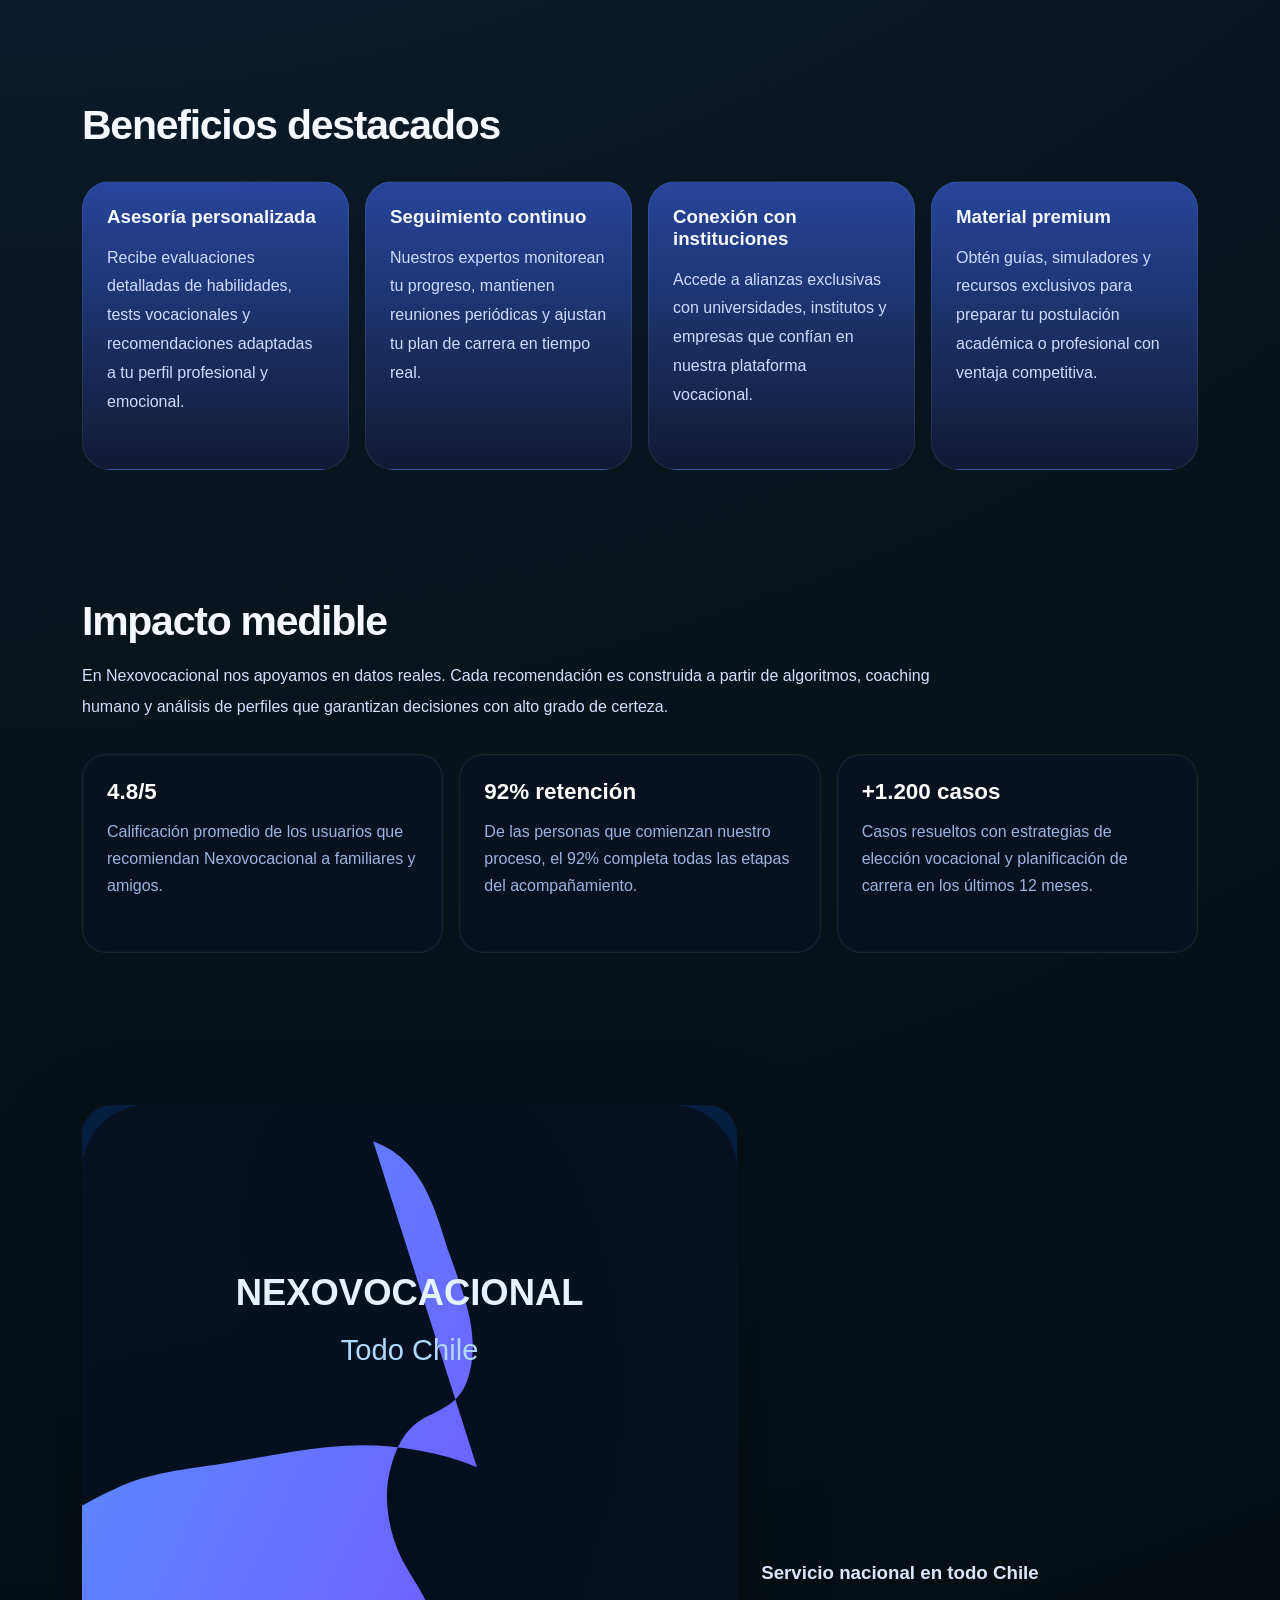
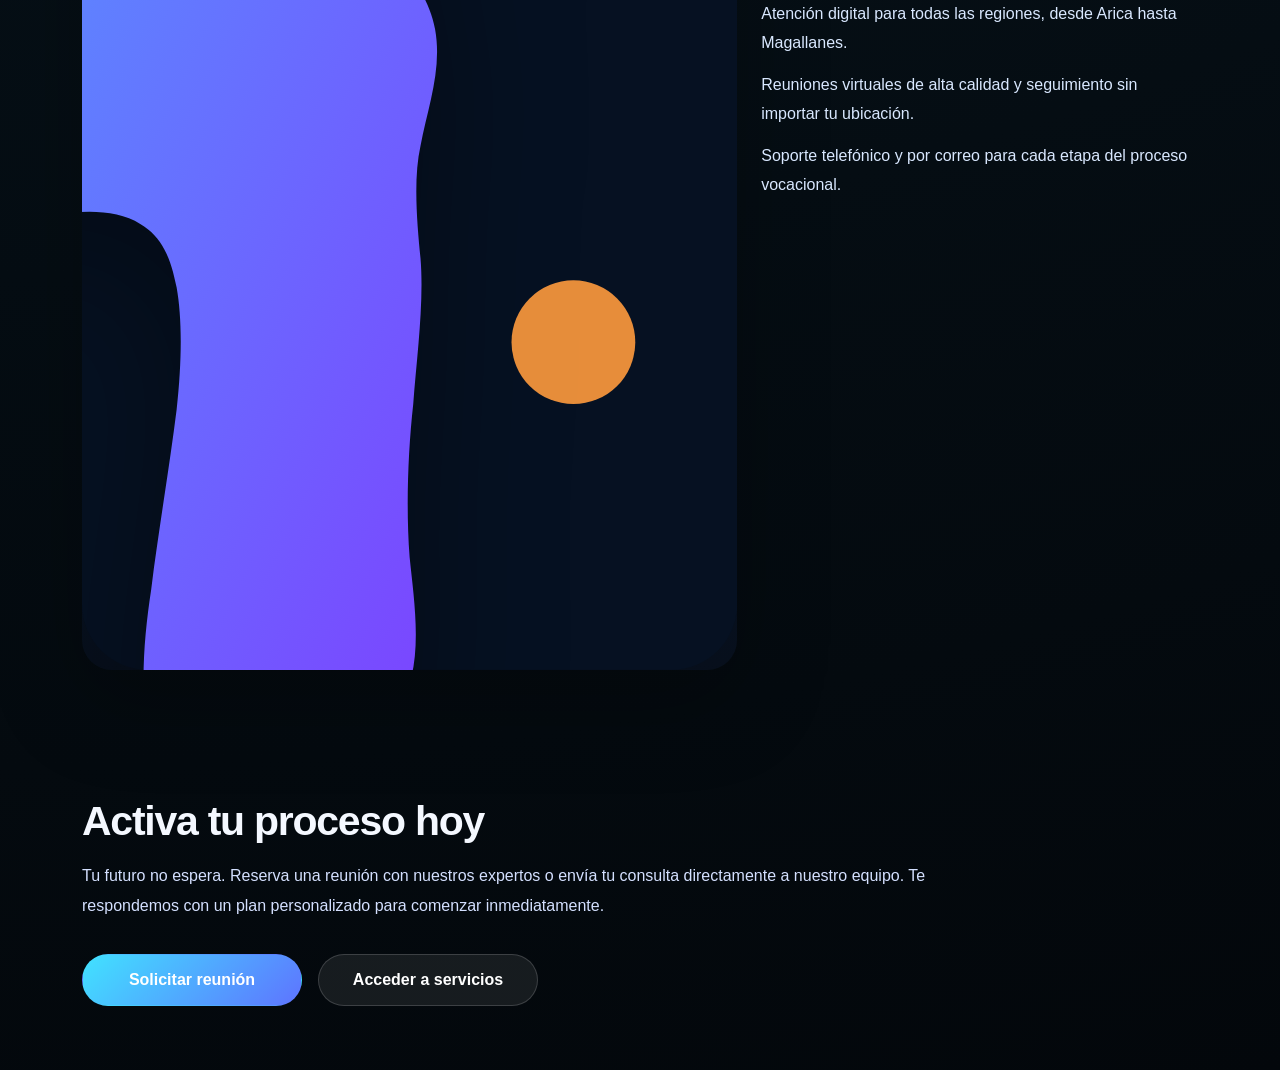
==== commit bf6b93e2: "." ====
--- a/index.html
+++ b/index.html
@@ -11,7 +11,7 @@
   <header class="navbar">
     <div class="navbar-container">
       <div class="navbar-logo">
-        <span>Nexovocacional</span>
+        <span>NexoVocacional</span>
       </div>
       <nav class="navbar-menu">
         <a href="#inicio" class="nav-link">Inicio</a>
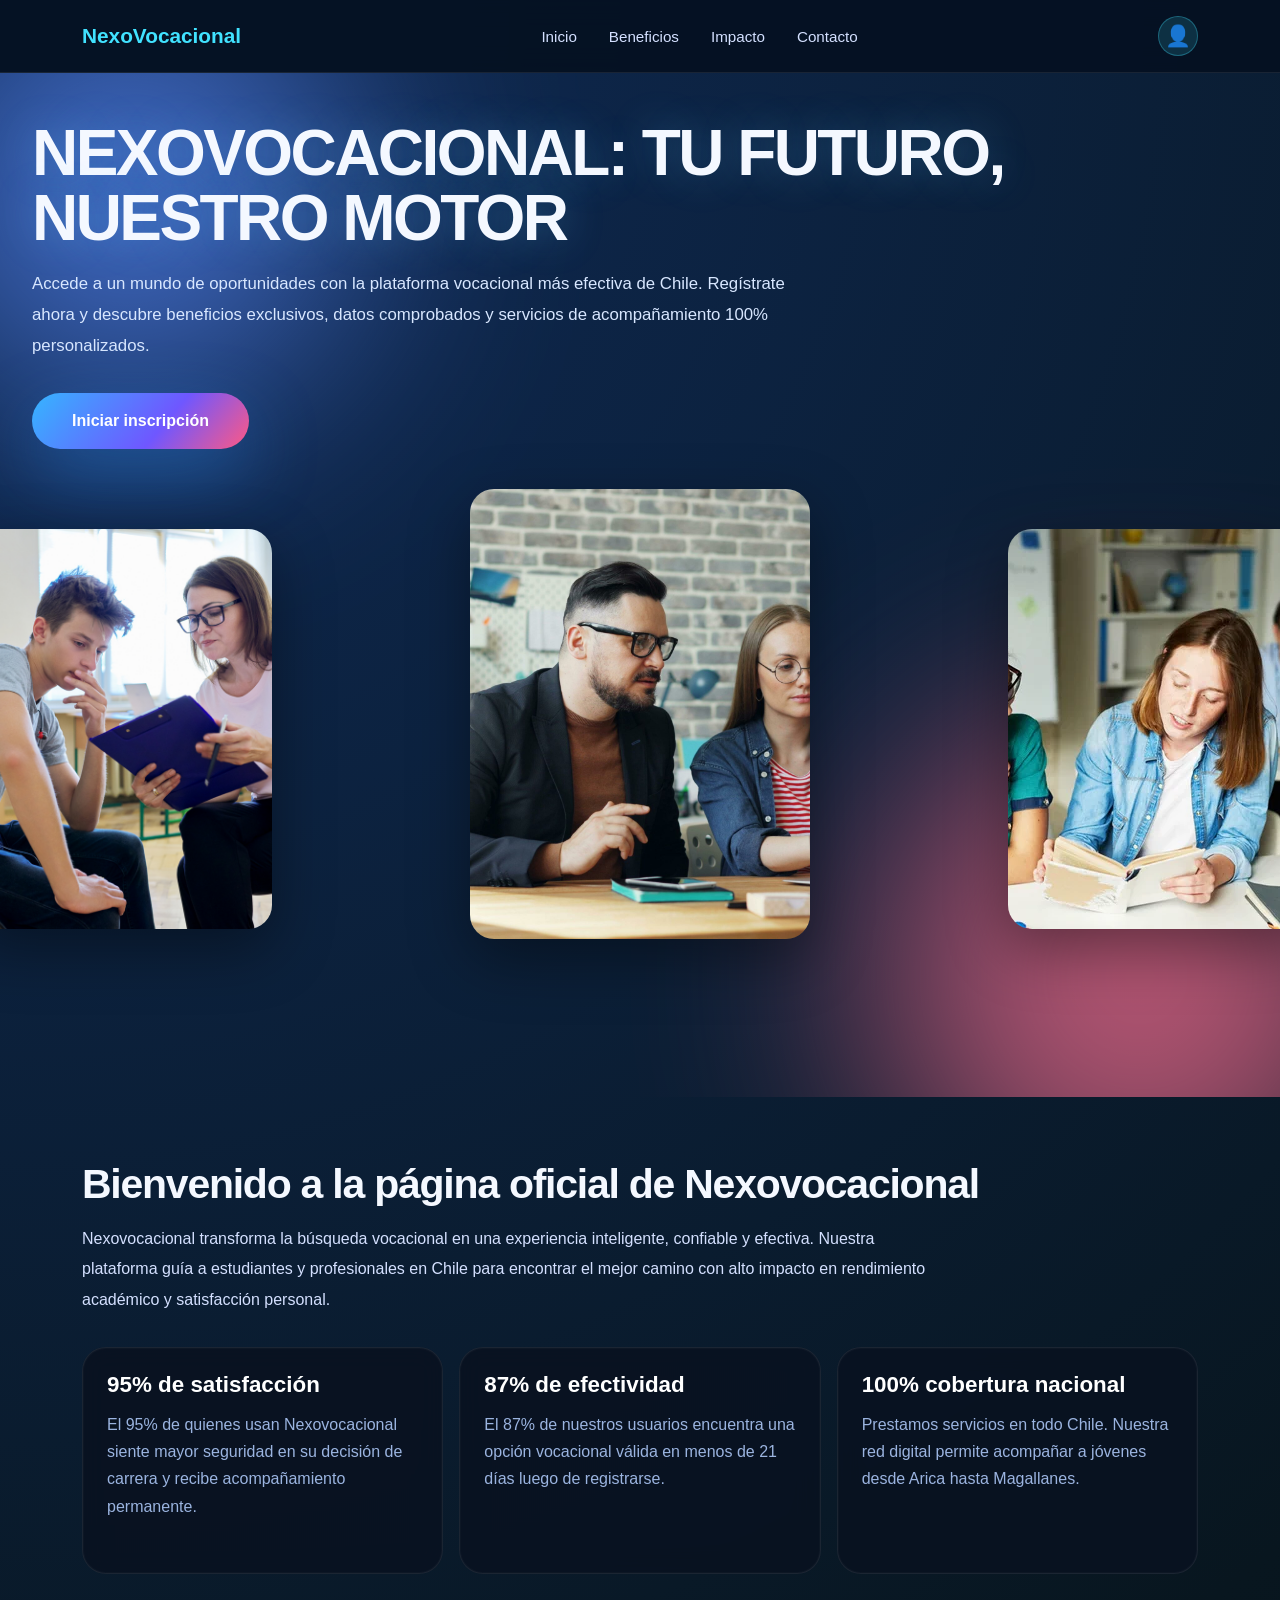
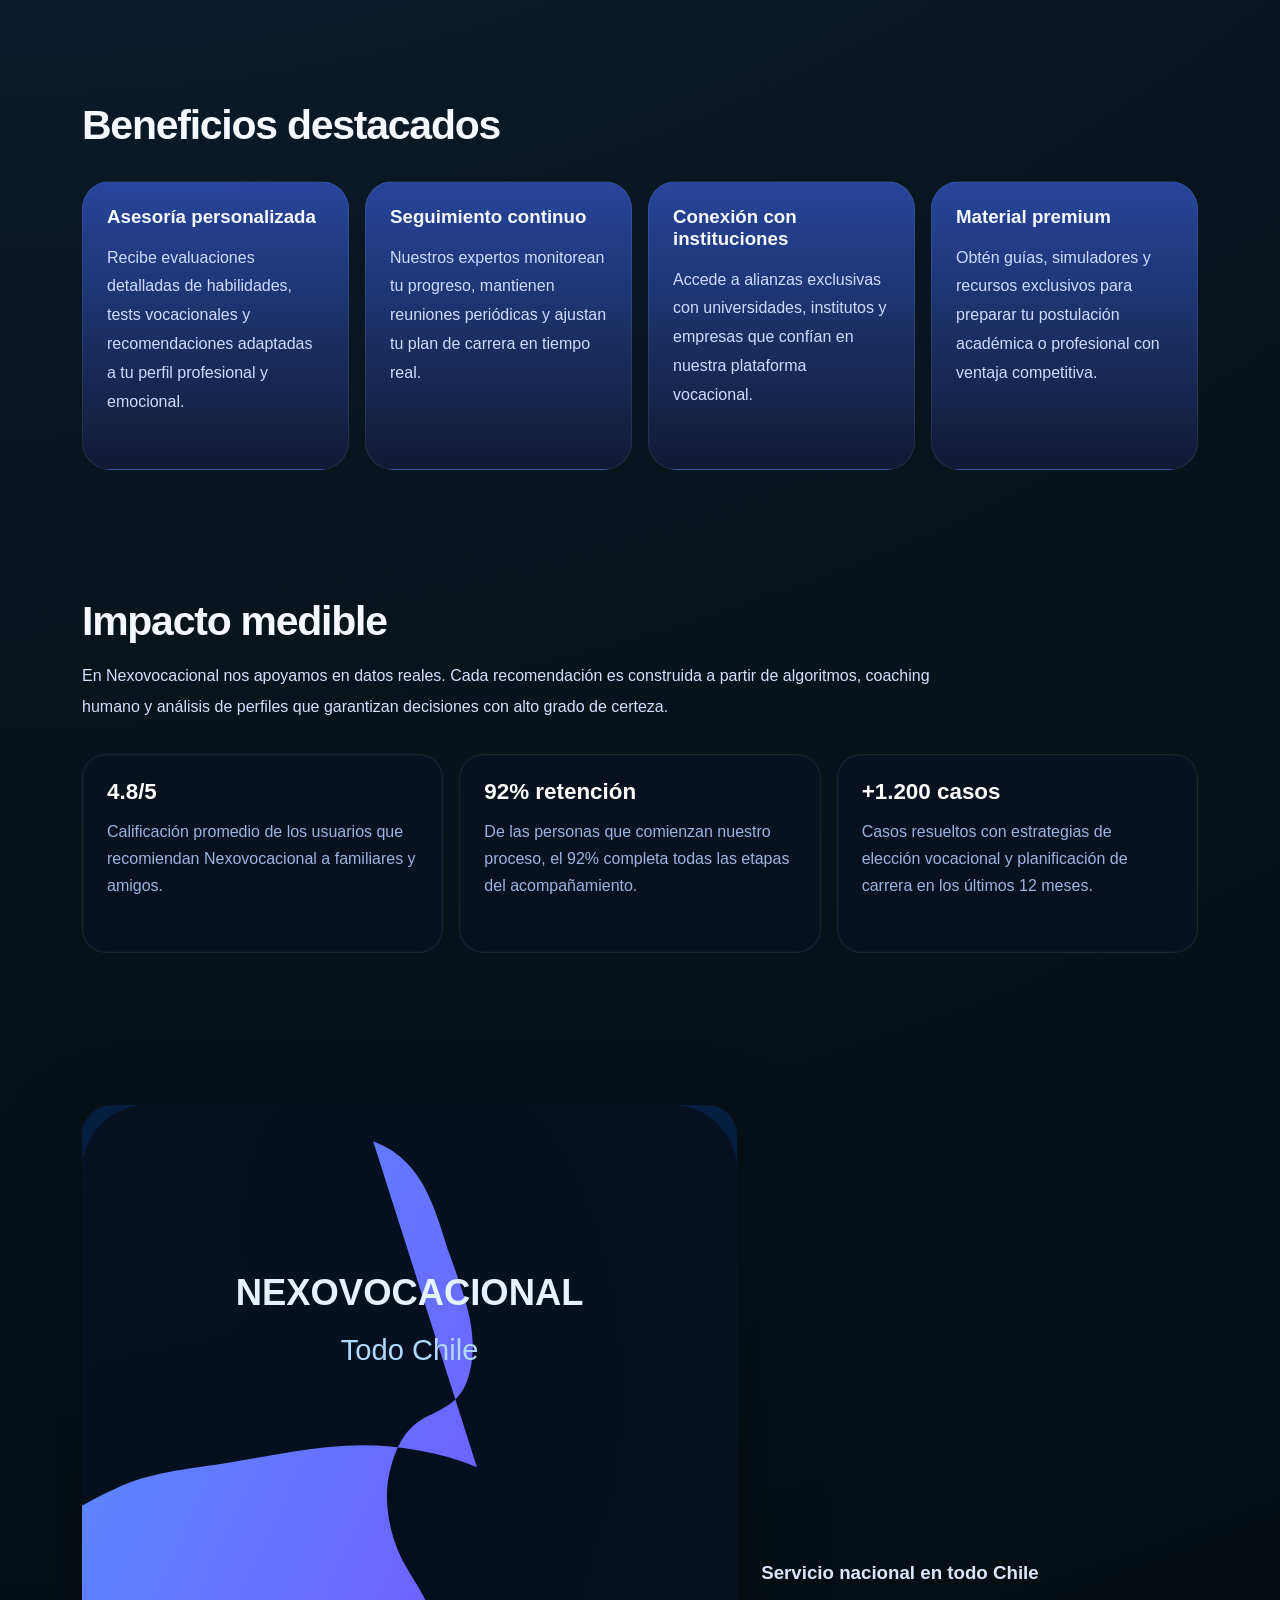
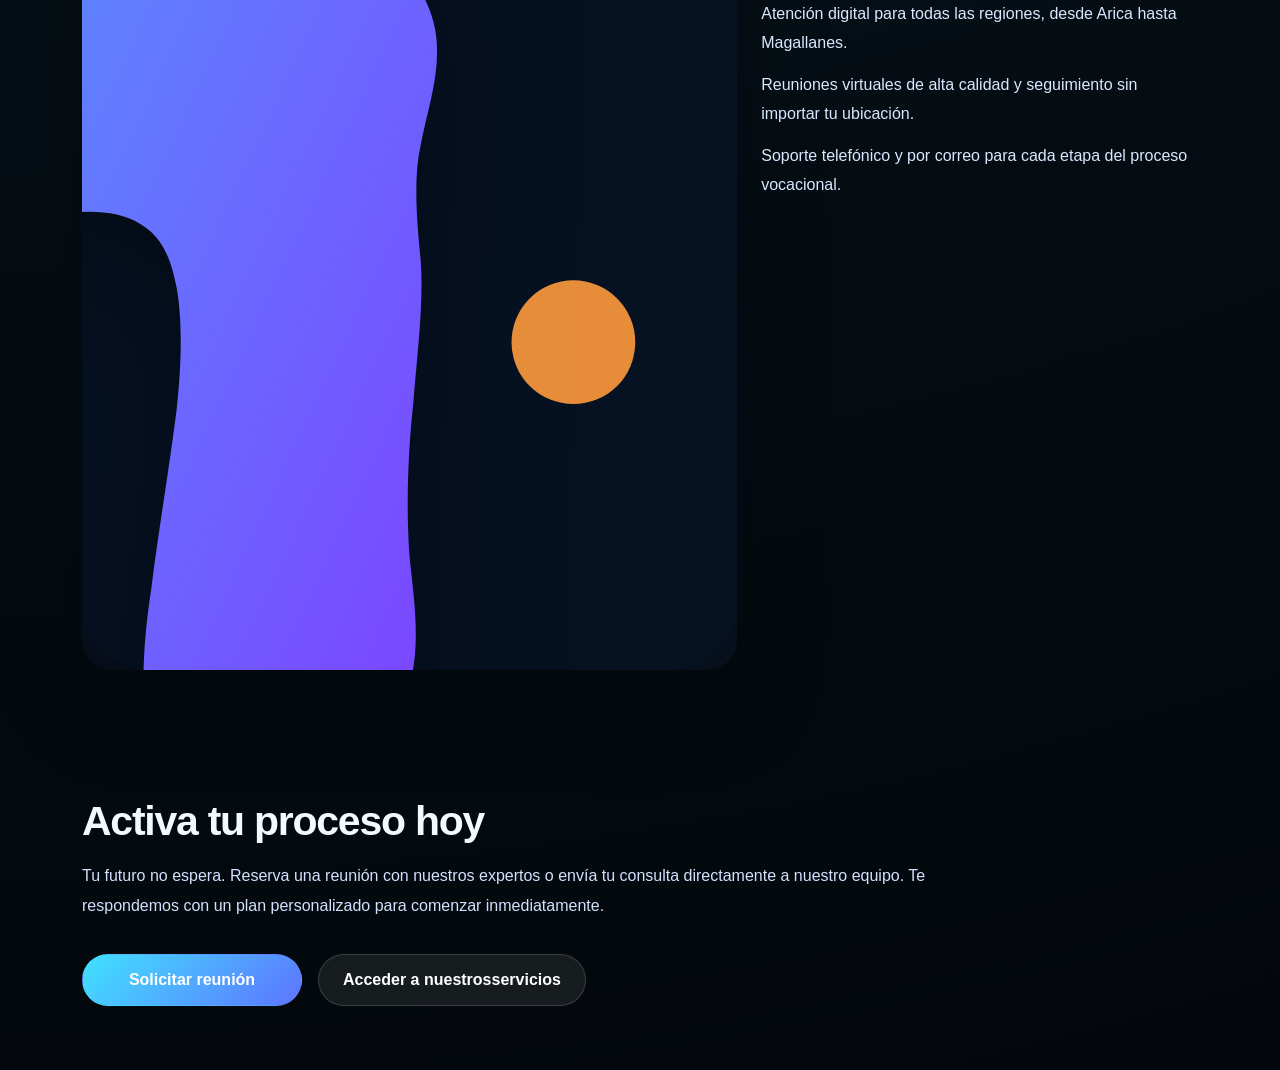
==== commit 75568df1: "Pagina actualizada" ====
--- a/index.html
+++ b/index.html
@@ -148,7 +148,7 @@
       <p>Tu futuro no espera. Reserva una reunión con nuestros expertos o envía tu consulta directamente a nuestro equipo. Te respondemos con un plan personalizado para comenzar inmediatamente.</p>
       <div class="actions">
         <a class="primary" href="solicitarServicio.html">Solicitar reunión</a>
-        <a class="secondary" href="registro.html">Acceder a servicios</a>
+        <a class="secondary" href="registro.html">Acceder a nuestrosservicios</a>
       </div>
     </section>
   </main>
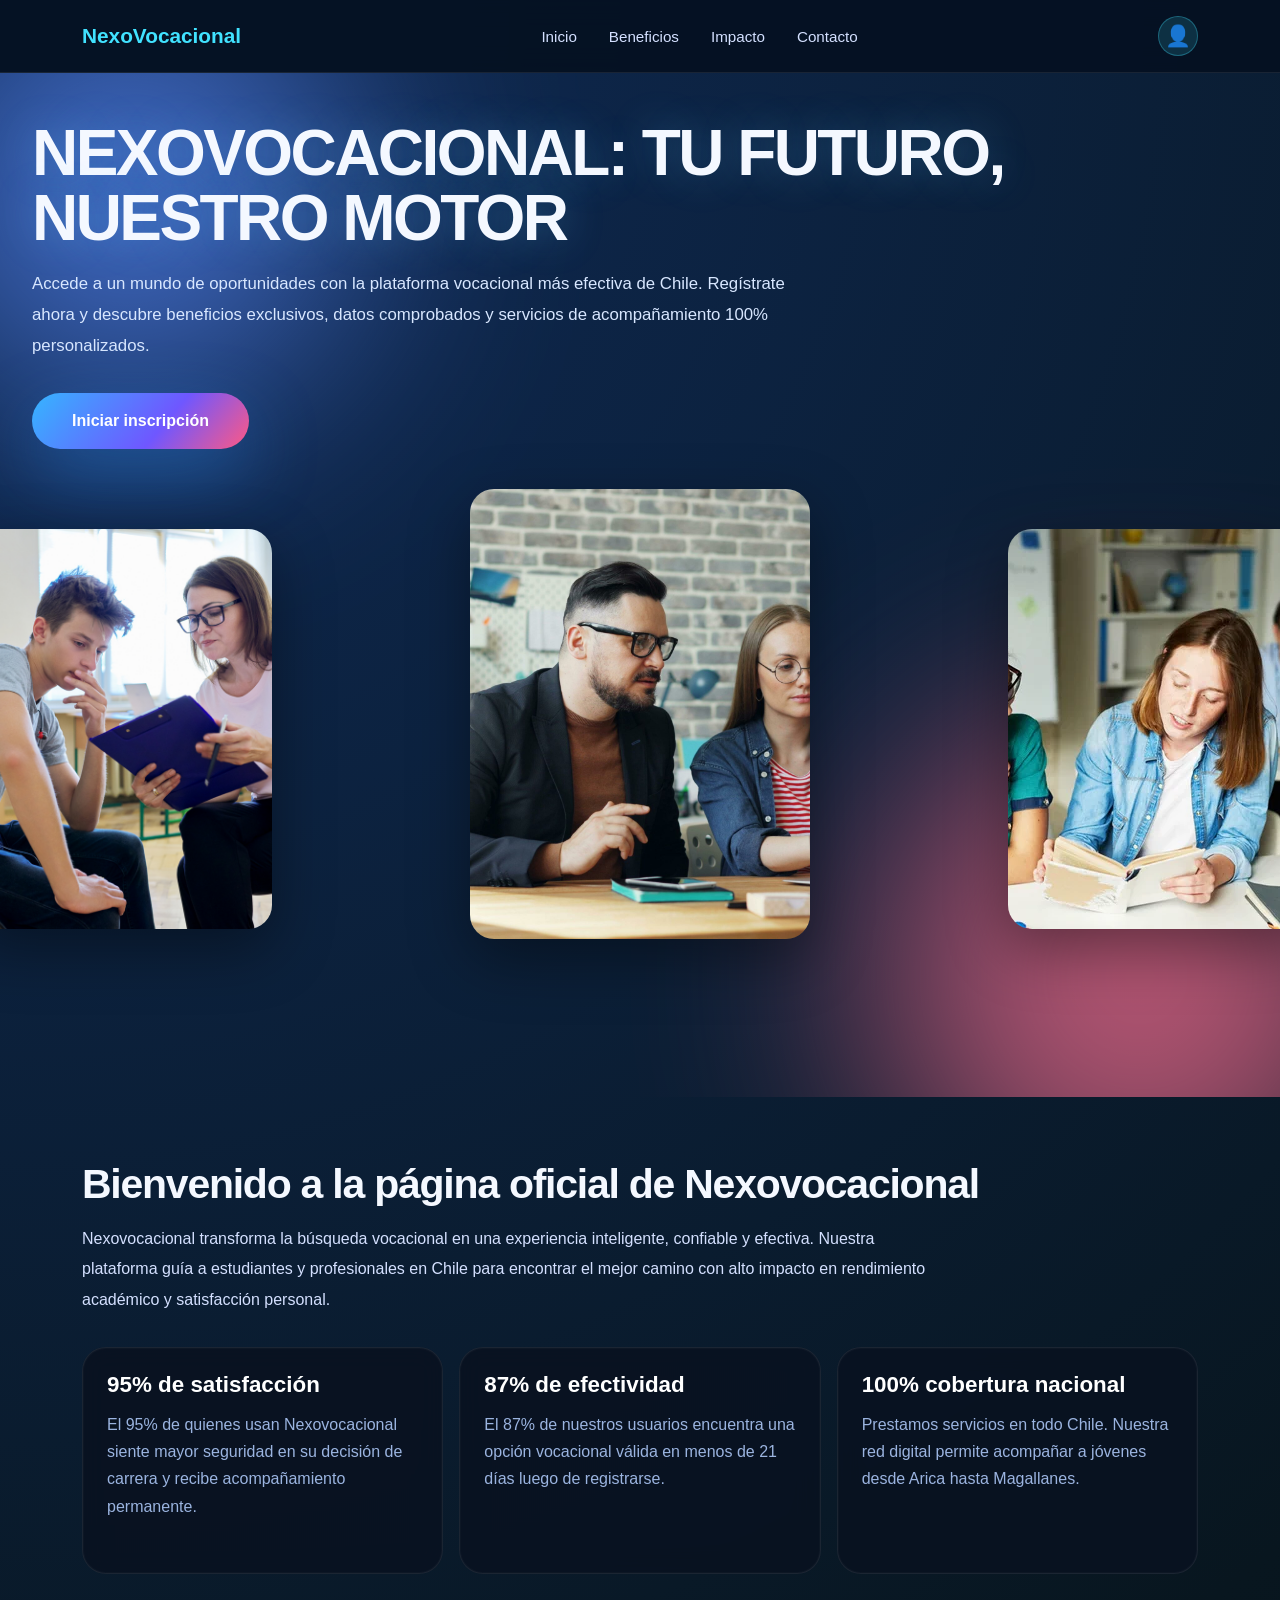
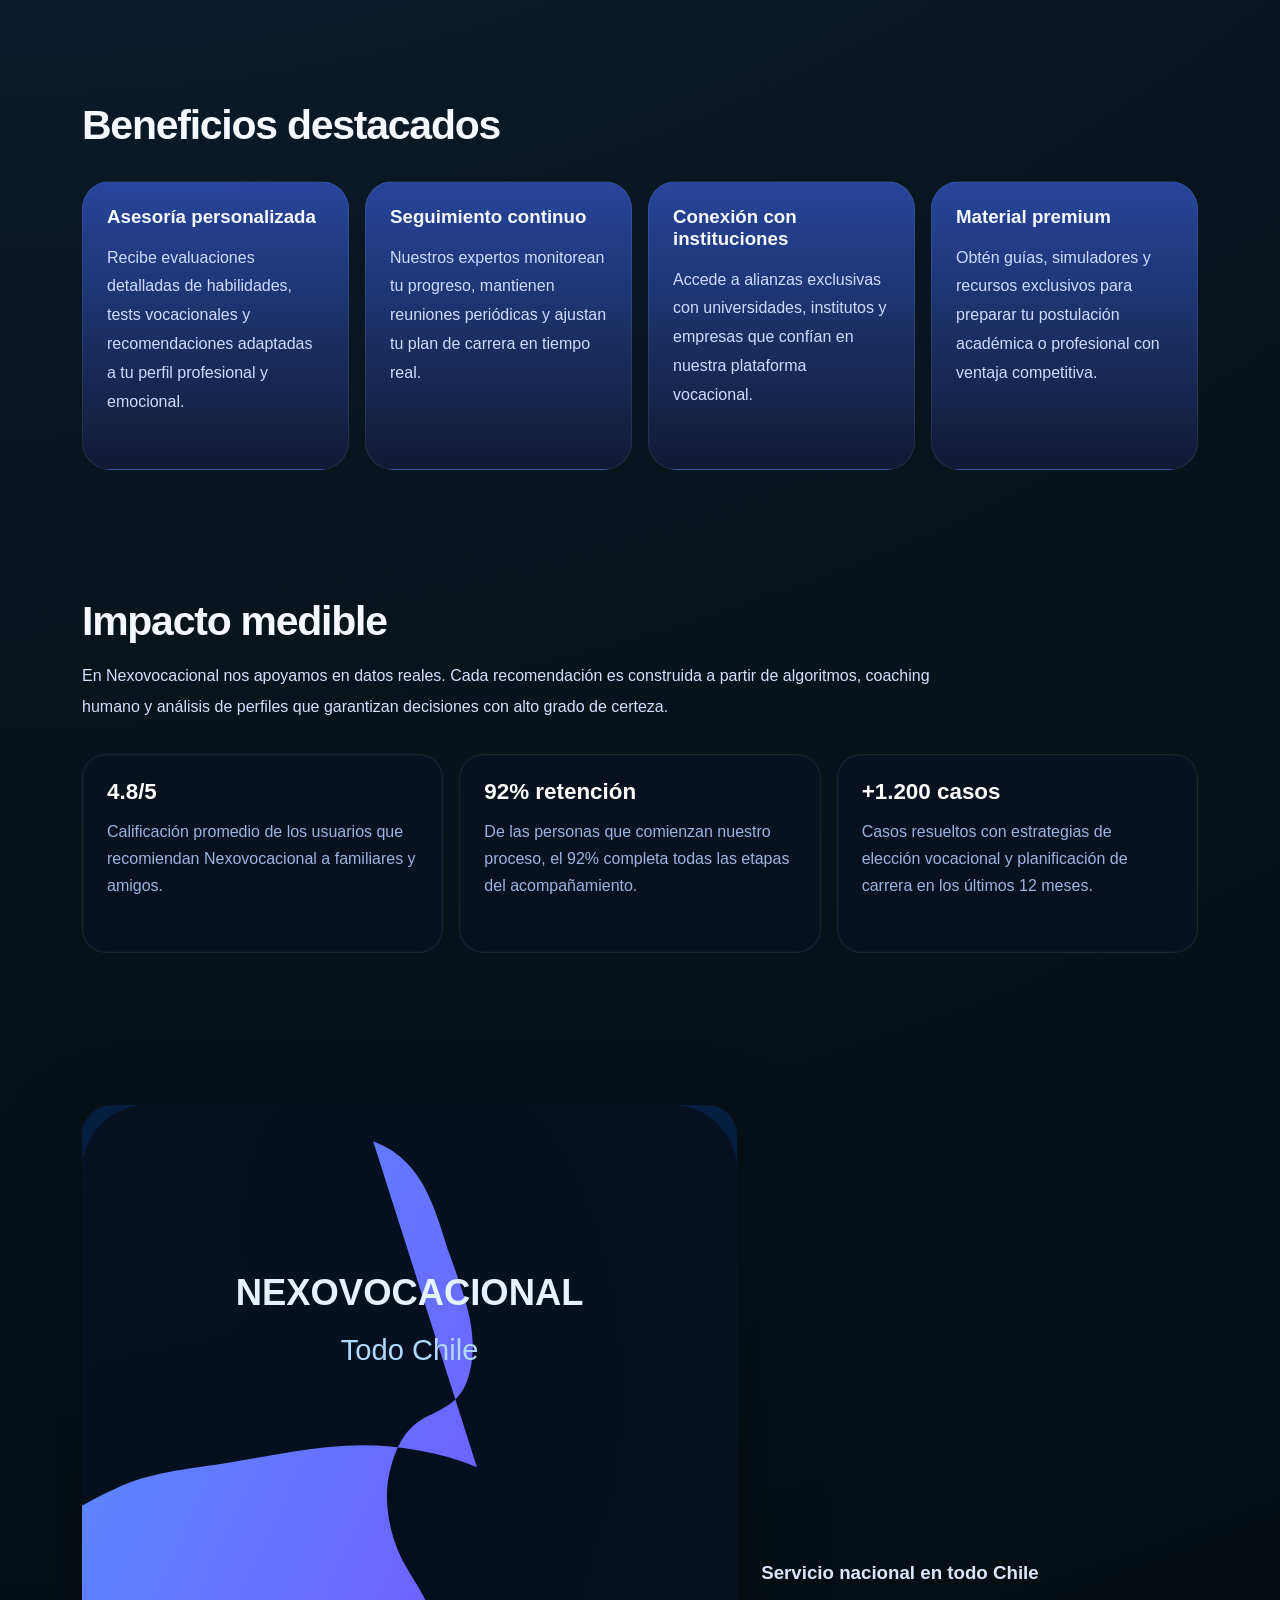
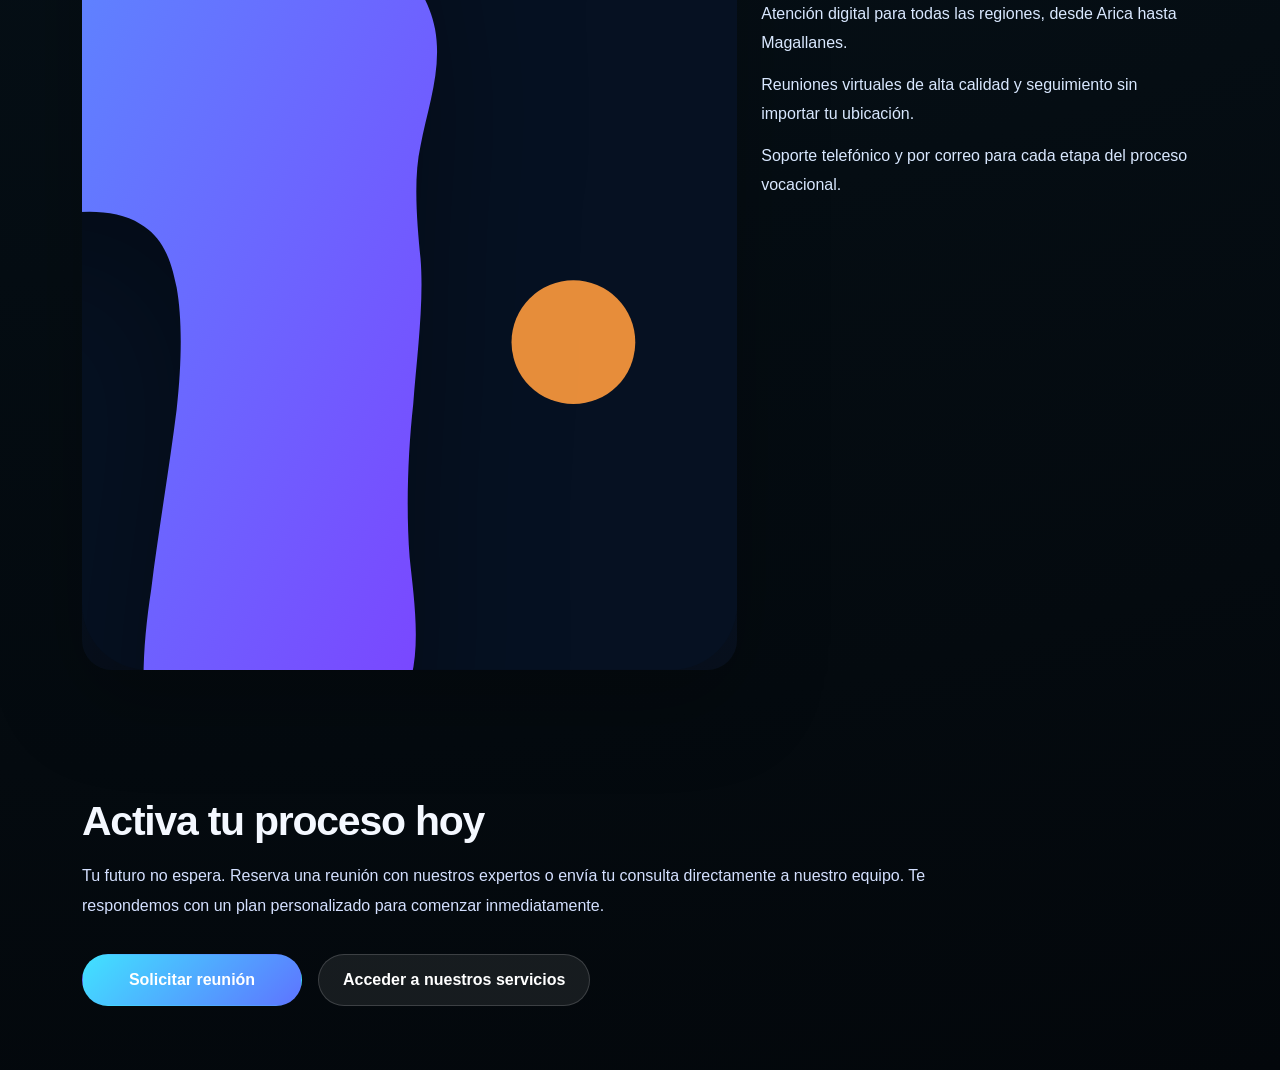
==== commit d1be3dbd: "Pagina arreglada" ====
--- a/index.html
+++ b/index.html
@@ -148,7 +148,7 @@
       <p>Tu futuro no espera. Reserva una reunión con nuestros expertos o envía tu consulta directamente a nuestro equipo. Te respondemos con un plan personalizado para comenzar inmediatamente.</p>
       <div class="actions">
         <a class="primary" href="solicitarServicio.html">Solicitar reunión</a>
-        <a class="secondary" href="registro.html">Acceder a nuestrosservicios</a>
+        <a class="secondary" href="registro.html">Acceder a nuestros servicios</a>
       </div>
     </section>
   </main>
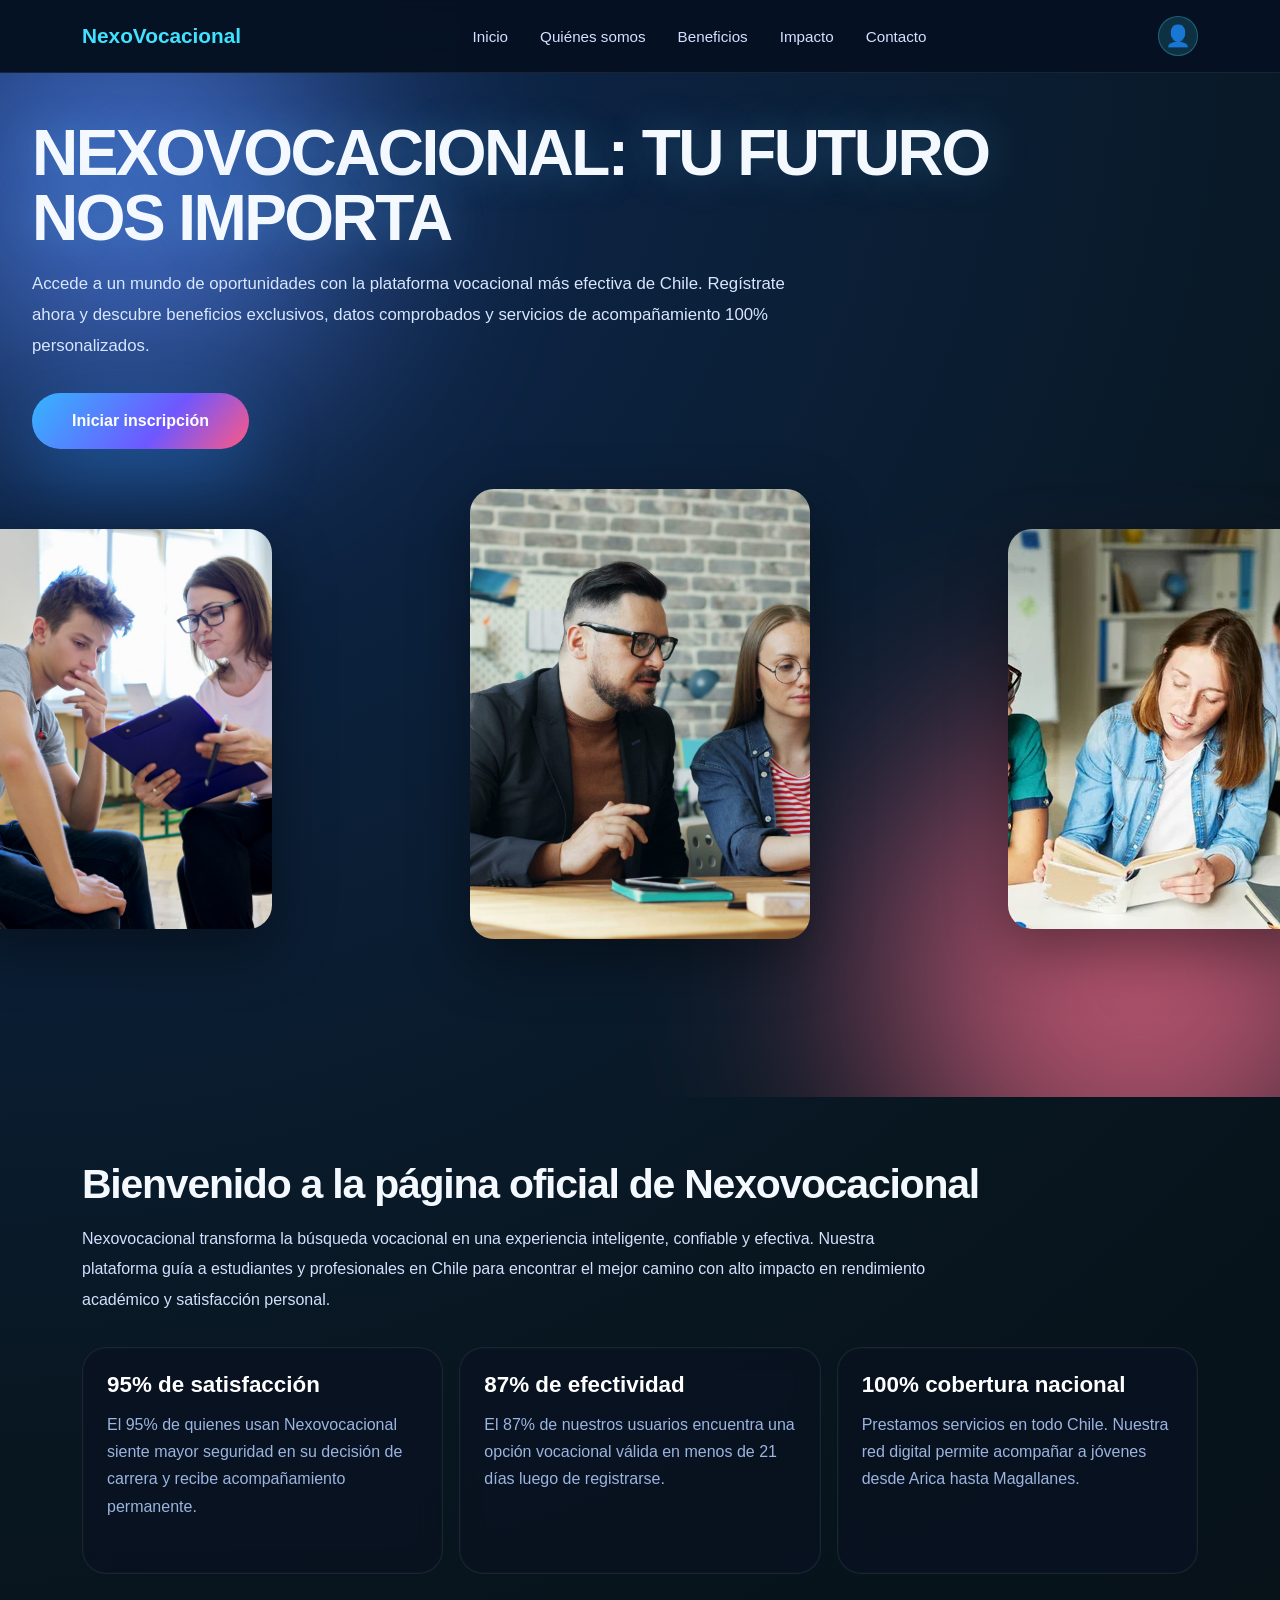
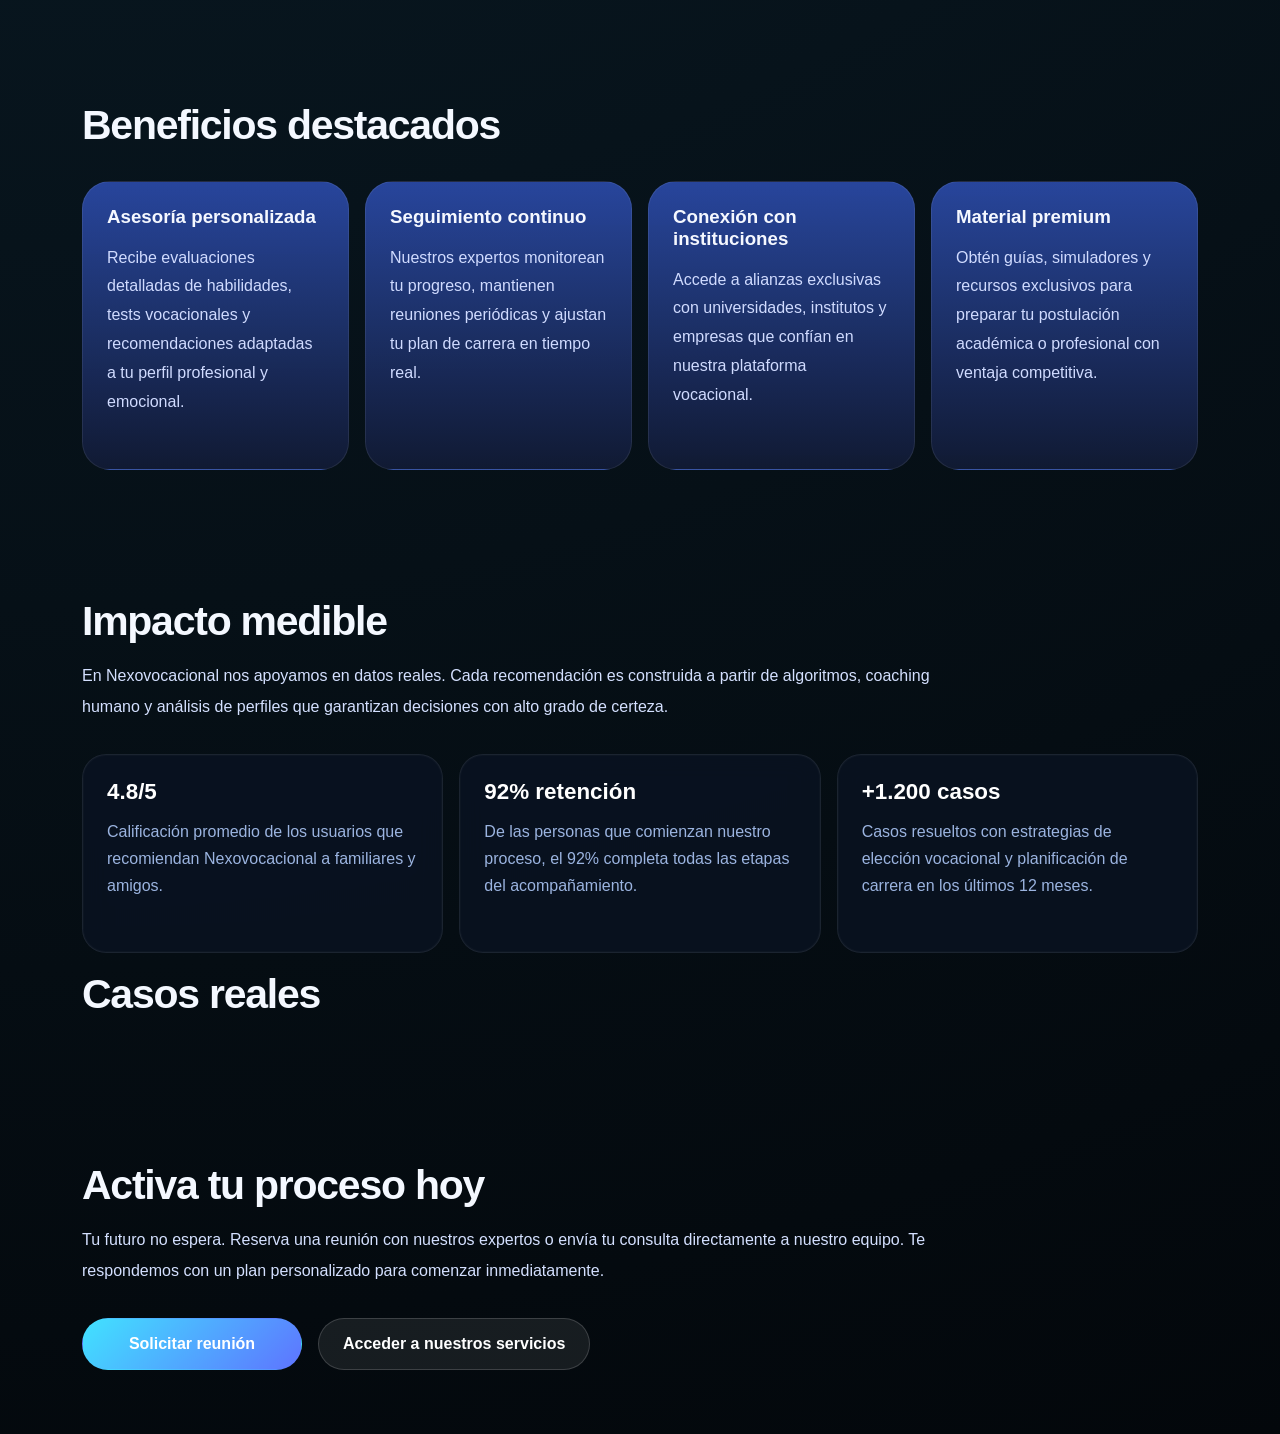
==== commit 56431726: "eliminacion de imagen e inclusion y edicion de titulos" ====
--- a/index.html
+++ b/index.html
@@ -15,6 +15,7 @@
       </div>
       <nav class="navbar-menu">
         <a href="#inicio" class="nav-link">Inicio</a>
+        <a href="#officialPage" class="nav-link">Quiénes somos</a>
         <a href="#beneficios" class="nav-link">Beneficios</a>
         <a href="#impacto" class="nav-link">Impacto</a>
         <a href="#contacto" class="nav-link">Contacto</a>
@@ -28,7 +29,7 @@
   <div class="hero" id="inicio">
     <div class="hero-content">
       <div class="brand">
-        <h1>Nexovocacional: tu futuro, nuestro motor</h1>
+        <h1>Nexovocacional: tu futuro nos importa</h1>
         <p>Accede a un mundo de oportunidades con la plataforma vocacional más efectiva de Chile. Regístrate ahora y descubre beneficios exclusivos, datos comprobados y servicios de acompañamiento 100% personalizados.</p>
         <button class="register-btn" id="openRegister">Iniciar inscripción</button>
       </div>
@@ -114,10 +115,11 @@
           <h3>+1.200 casos</h3>
           <p>Casos resueltos con estrategias de elección vocacional y planificación de carrera en los últimos 12 meses.</p>
         </div>
-      </div>
+      </div><br>
+      <h3 id="casosReales">Casos reales</h3> 
     </section>
 
-    <section class="section">
+    <!-- <section class="section">
       <div class="map-panel">
         <svg viewBox="0 0 360 640" xmlns="http://www.w3.org/2000/svg" role="img" aria-label="Mapa de Chile">
           <defs>
@@ -130,7 +132,8 @@
           <path d="M160 20c28 10 34 38 42 62 8 23 15 40 12 60-3 18-10 22-22 28-12 5-18 14-22 28-5 16-2 36 6 52 7 13 15 22 18 38 4 22-4 43-8 64-4 18-2 42 0 62 2 24-2 54-4 80-3 27-4 58-2 84 2 20 6 45 1 66-5 19-19 36-34 51-14 13-28 25-47 28-10 2-21 0-30-3-9-4-18-11-23-19-6-8-9-18-11-27-4-25-2-52 2-78 4-32 10-67 14-99 3-27 3-50 0-67-3-16-8-28-20-35-13-8-33-8-49-4-19 5-39 10-58 10-11 0-20-1-28-7-9-8-11-22-9-34 3-25 15-47 30-68 16-20 36-38 56-54 13-10 28-20 44-27 18-9 40-11 60-14 25-4 52-10 76-10 20 0 44 4 63 12z" fill="url(#grad)" filter="drop-shadow(0 20px 40px rgba(0,0,0,0.35))" />
           <circle cx="270" cy="460" r="34" fill="#ff9b3d" opacity="0.9" />
           <text x="180" y="110" fill="#e5f2ff" font-size="20" font-weight="700" text-anchor="middle">NEXOVOCACIONAL</text>
-          <text x="180" y="140" fill="#b0d9ff" font-size="16" text-anchor="middle">Todo Chile</text>
+          <text x="180" y="140" fill="#b0d9ff" font-size="16" text-anchor="middle">Atrévete a dar el primer paso</text>
+          <text x="180" y="160" fill="#b0d9ff" font-size="16" text-anchor="middle">para cambiar tu</text>
         </svg>
         <div class="map-copy">
           <h3>Servicio nacional en todo Chile</h3>
@@ -141,7 +144,7 @@
           </ul>
         </div>
       </div>
-    </section>
+    </section> -->
 
     <section class="section" id="contacto">
       <h2>Activa tu proceso hoy</h2>
--- a/css/style.css
+++ b/css/style.css
@@ -480,6 +480,12 @@
       letter-spacing: -0.03em;
     }
 
+    #casosReales {
+      font-size: clamp(2rem, 3.2vw, 2.6rem);
+      margin-bottom: 1rem;
+      letter-spacing: -0.03em;
+    }
+
     .section p {
       color: #d4e0ff;
       line-height: 1.9;
@@ -550,15 +556,21 @@
       display: flex;
       gap: 1.5rem;
       align-items: center;
+      justify-content: center;
+      width: 100%;
+      padding: 0 1rem;
     }
 
     .map-panel svg {
       width: 100%;
       height: auto;
+      max-width: 450px;
+      min-width: 250px;
       border-radius: 30px;
       box-shadow: 0 30px 90px rgba(0, 0, 0, 0.25);
       background: linear-gradient(180deg, rgba(5,32,70,0.88), rgba(7,15,28,0.98));
-      flex: 1.2;
+      flex: 1 1 auto;
+      object-fit: contain;
     }
 
     .map-panel .map-copy {
@@ -657,11 +669,23 @@
       }
 
       .map-panel {
-        grid-template-columns: 1fr;
+        flex-direction: column;
+        padding: 0;
+      }
+
+      .map-panel svg {
+        max-width: 420px;
       }
     }
 
     @media (max-width: 640px) {
+      .hero {
+        padding: 2rem 1.2rem;
+      }
+      .section {
+        padding: 2.5rem 1.2rem;
+      }
+
       .hero-content {
         flex-direction: column;
       }
@@ -691,13 +715,43 @@
         right: -30px;
         top: 40px;
       }
-    }
-
-    @media (max-width: 640px) {
-      .hero {
-        padding: 2rem 1.2rem;
-      }
-      .section {
-        padding: 2.5rem 1.2rem;
+
+      .map-panel {
+        flex-direction: column;
+        gap: 1rem;
+        padding: 0 0.5rem;
+        margin-top: 1rem;
+      }
+
+      .map-panel svg {
+        max-width: 350px;
+        width: 100%;
+      }
+
+      .map-panel .map-copy {
+        width: 100%;
+        text-align: center;
+      }
+    }
+
+    @media (max-width: 480px) {
+      .map-panel {
+        padding: 0;
+      }
+
+      .map-panel svg {
+        max-width: 280px;
+        min-width: 200px;
+      }
+
+      .map-panel .map-copy {
+        padding: 0 0.5rem;
+      }
+    }
+
+    @media (max-width: 360px) {
+      .map-panel svg {
+        max-width: 100%;
+        min-width: 100%;
       }
     }
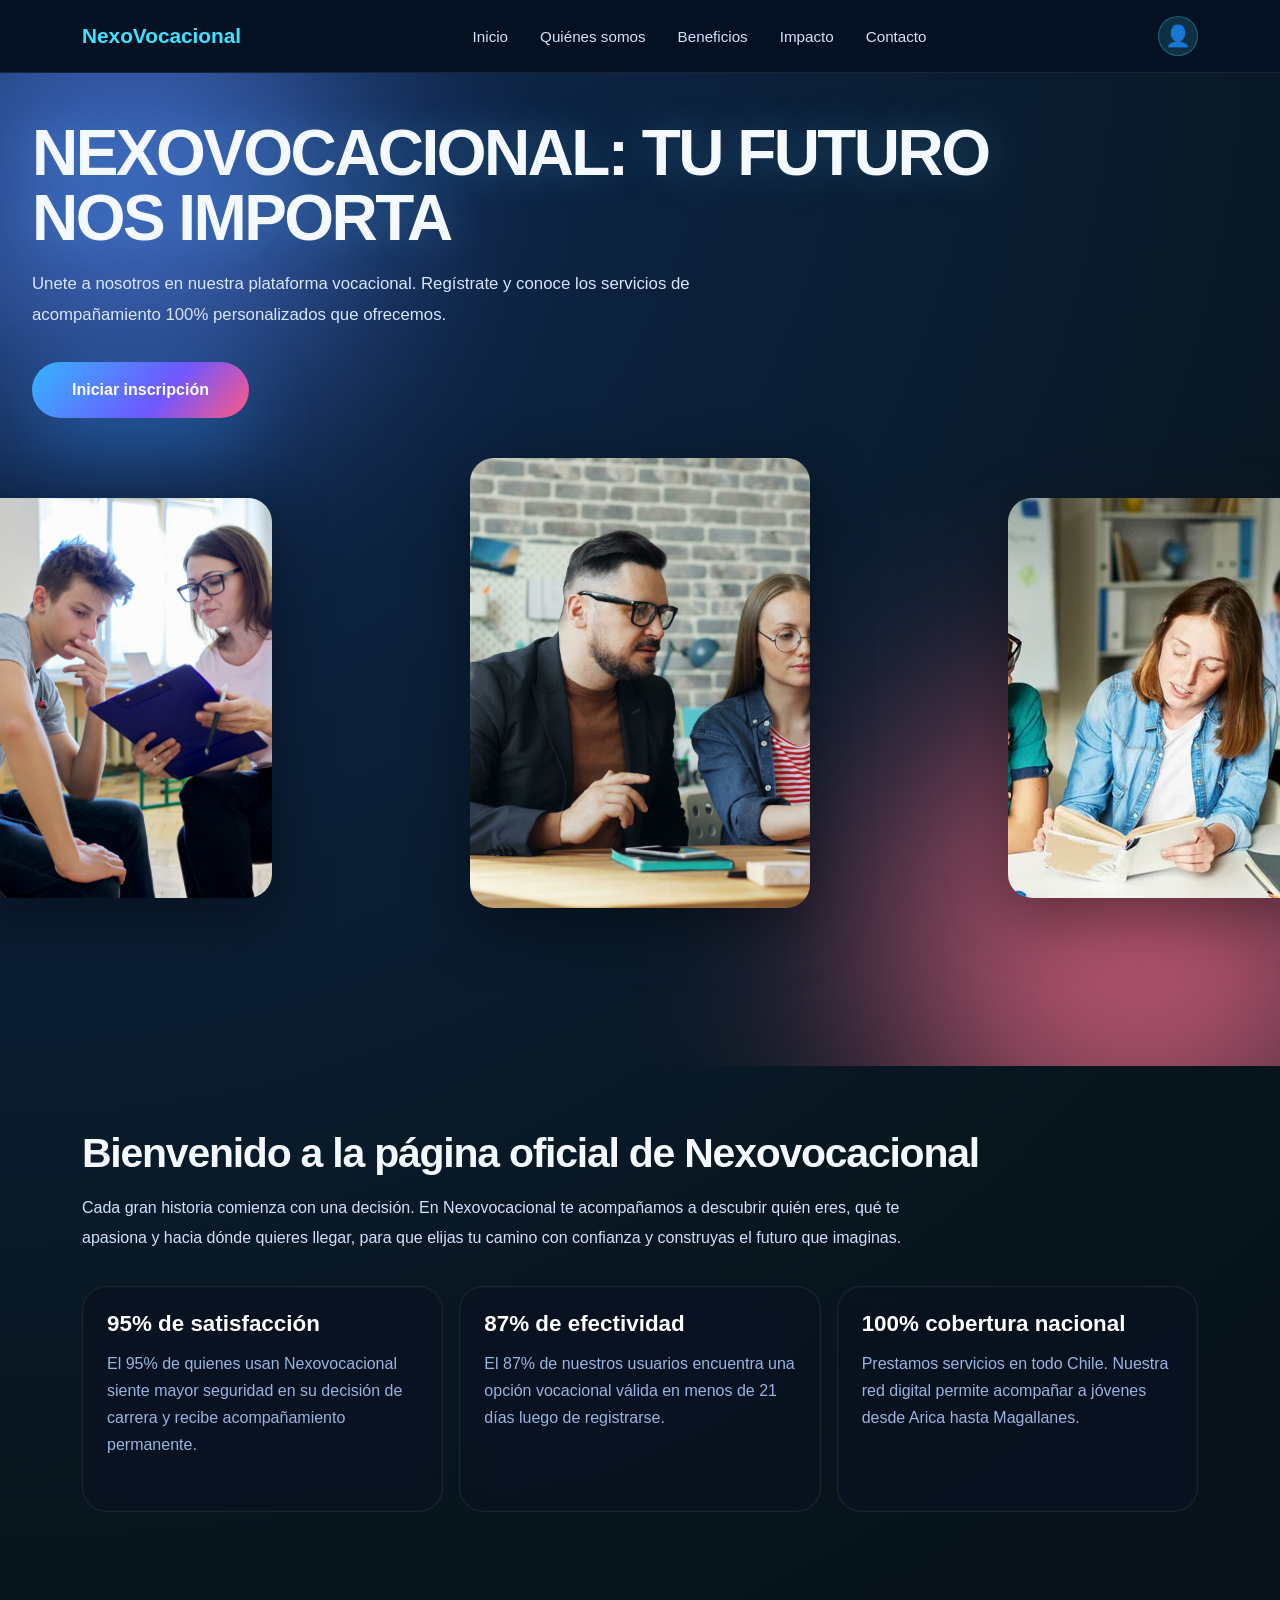
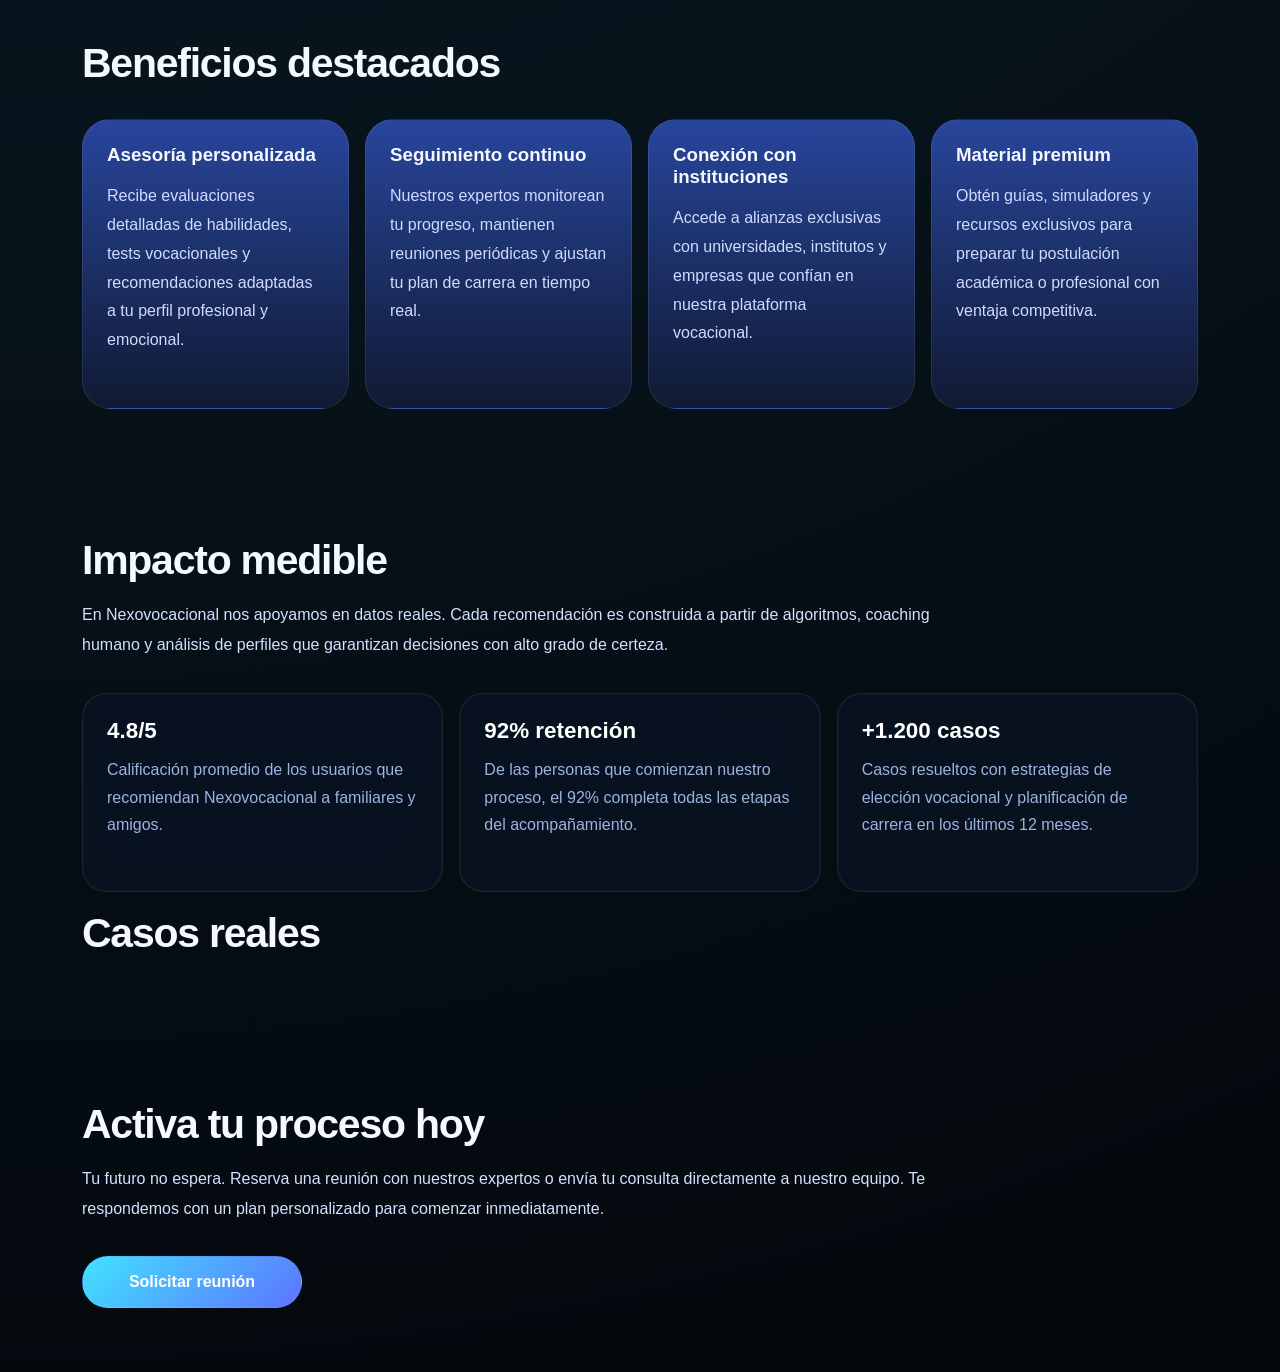
==== commit 5dd93826: "cambio colores de texto de seleccion en formularios y edicion de descripciones de nexovocacional" ====
--- a/index.html
+++ b/index.html
@@ -30,7 +30,7 @@
     <div class="hero-content">
       <div class="brand">
         <h1>Nexovocacional: tu futuro nos importa</h1>
-        <p>Accede a un mundo de oportunidades con la plataforma vocacional más efectiva de Chile. Regístrate ahora y descubre beneficios exclusivos, datos comprobados y servicios de acompañamiento 100% personalizados.</p>
+        <p>Unete a nosotros en nuestra plataforma vocacional. Regístrate y conoce los servicios de acompañamiento 100% personalizados que ofrecemos.</p>
         <button class="register-btn" id="openRegister">Iniciar inscripción</button>
       </div>
       <div class="hero-gallery">
@@ -60,7 +60,8 @@
   <main id="officialPage">
     <section class="section">
       <h2>Bienvenido a la página oficial de Nexovocacional</h2>
-      <p>Nexovocacional transforma la búsqueda vocacional en una experiencia inteligente, confiable y efectiva. Nuestra plataforma guía a estudiantes y profesionales en Chile para encontrar el mejor camino con alto impacto en rendimiento académico y satisfacción personal.</p>
+      <p>Cada gran historia comienza con una decisión. En Nexovocacional te acompañamos a descubrir quién eres, qué te apasiona y hacia dónde quieres llegar, para que elijas tu camino con confianza y construyas el futuro que imaginas.
+</p>
       <div class="badge-group">
         <div class="badge">
           <h3>95% de satisfacción</h3>
@@ -151,7 +152,7 @@
       <p>Tu futuro no espera. Reserva una reunión con nuestros expertos o envía tu consulta directamente a nuestro equipo. Te respondemos con un plan personalizado para comenzar inmediatamente.</p>
       <div class="actions">
         <a class="primary" href="solicitarServicio.html">Solicitar reunión</a>
-        <a class="secondary" href="registro.html">Acceder a nuestros servicios</a>
+      
       </div>
     </section>
   </main>
